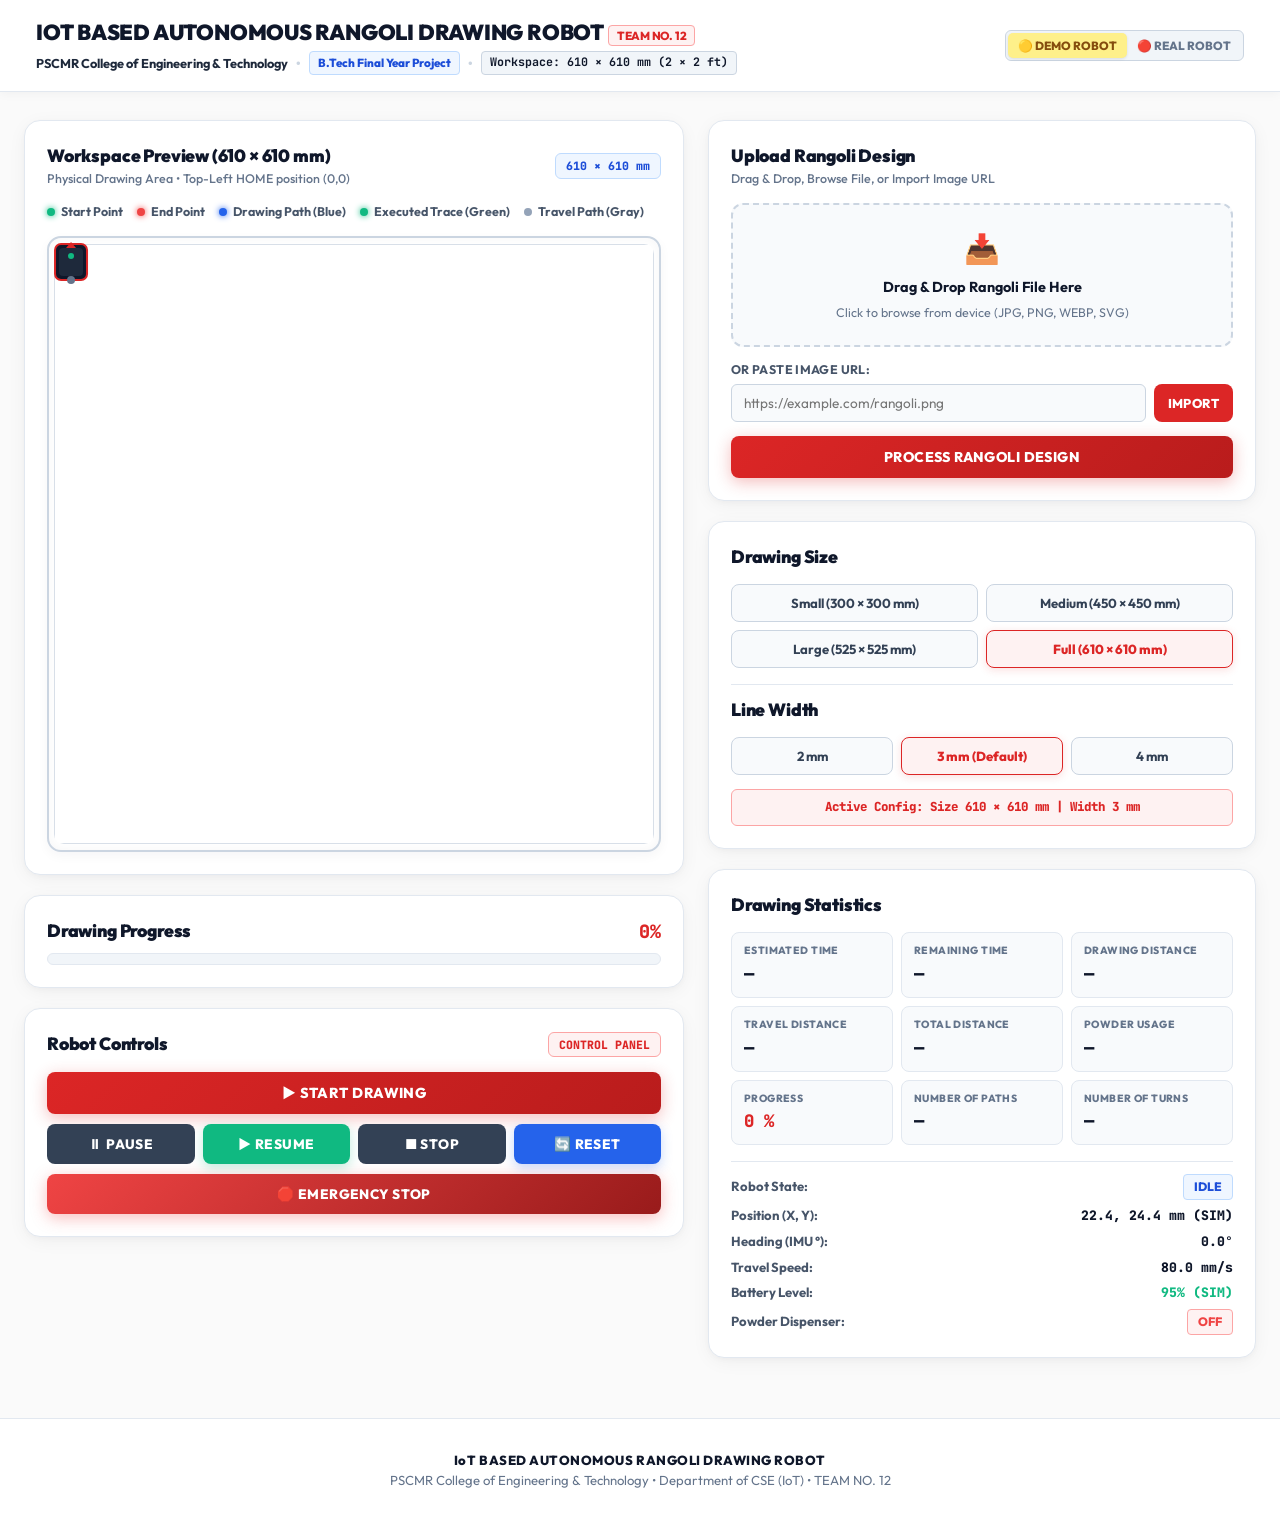
==== backend/templates/index.html @ a28aa163 "style: keep Backend: Connected and Robot: Disconnected status pills visible in header" ====
<!DOCTYPE html>
<html lang="en">
<head>
    <meta charset="UTF-8">
    <meta name="viewport" content="width=device-width, initial-scale=1.0">
    <title>IoT Based Autonomous Rangoli Drawing Robot — Control Workstation</title>
    
    <!-- Google Fonts: Outfit, Inter & JetBrains Mono -->
    <link rel="preconnect" href="https://fonts.googleapis.com">
    <link rel="preconnect" href="https://fonts.gstatic.com" crossorigin>
    <link href="https://fonts.googleapis.com/css2?family=Inter:wght@400;500;600;700;800&family=JetBrains+Mono:wght@600;700;800&family=Outfit:wght@500;600;700;800;900&display=swap" rel="stylesheet">
    
    <!-- Master Stylesheet (Cache-Buster v=15.0) -->
    <link rel="stylesheet" href="/static/style.css?v=15.0">
</head>
<body class="light-theme-body">

    <!-- HEADER BAR Across Top Width -->
    <header class="designer-app-header">
        <div class="header-container">
            <!-- Left Side: Prominent Title Line 1 (Project Name + Team No. 12) & Line 2 (College + B.Tech Project) -->
            <div class="header-brand-box">
                <div class="header-title-box">
                    <!-- Line 1: Project Name followed by Team No. 12 -->
                    <h1 class="project-main-title">
                        IoT BASED AUTONOMOUS RANGOLI DRAWING ROBOT
                        <span class="badge-team inline-badge">Team No. 12</span>
                    </h1>
                    <!-- Line 2: College Name and B.Tech Final Year Project -->
                    <div class="project-subtitle-row">
                        <span class="info-bold">PSCMR College of Engineering & Technology</span>
                        <span class="sep">•</span>
                        <span class="badge-project-type">B.Tech Final Year Project</span>
                        <span class="sep">•</span>
                        <span class="workspace-pill">Workspace: 610 × 610 mm (2 × 2 ft)</span>
                    </div>
                </div>
            </div>

            <!-- Right Side: Compact Controls & Status Badges -->
            <div class="header-right-actions">
                <div class="mode-switch-group sm-switch">
                    <button id="btnModeDemo" class="btn-mode btn-mode-sm active" onclick="setRobotMode('DEMO')">🟡 DEMO ROBOT</button>
                    <button id="btnModeReal" class="btn-mode btn-mode-sm" onclick="setRobotMode('REAL')">🔴 REAL ROBOT</button>
                </div>
                <button id="btnDiscoverRobots" class="btn-scan-header btn-sm-header" onclick="openRobotDiscoveryModal()" style="display: none;">🔍 Discover Robots</button>
                
                <div class="header-status-pill pill-sm" id="pillWsBackend">
                    <span class="status-dot-pulse" id="backendStatusDot" style="background-color: #10B981;"></span>
                    <span id="backendStatusText">Backend: Connected</span>
                </div>
                <div class="header-status-pill pill-sm" id="pillRobotStatus">
                    <span class="status-dot-pulse" id="robotStatusDot" style="background-color: #64748B;"></span>
                    <span id="robotStatusText">Robot: Disconnected</span>
                </div>
            </div>
        </div>
    </header>

    <!-- MAIN TWO-COLUMN WORKSTATION LAYOUT -->
    <main class="page-layout">
        <div class="main-designer-grid">
            
            <!-- LEFT COLUMN: Workspace Preview -> Drawing Progress -> Robot Controls -->
            <div class="left-column">
                
                <!-- 1. Workspace Preview (610 x 610 mm) Card -->
                <section class="card card-light workspace-card" id="sectionWorkspace">
                    <div class="card-header">
                        <div class="header-title-wrapper">
                            <h2>Workspace Preview (610 × 610 mm)</h2>
                            <span class="card-subtitle">Physical Drawing Area &bull; Top-Left HOME position (0,0)</span>
                        </div>
                        <span class="hud-badge">610 × 610 mm</span>
                    </div>

                    <!-- Overlay Legend inside Workspace Card -->
                    <div class="workspace-overlay-legend" id="workspaceLegend">
                        <span class="legend-item"><span class="legend-dot dot-start"></span> Start Point</span>
                        <span class="legend-item"><span class="legend-dot dot-end"></span> End Point</span>
                        <span class="legend-item"><span class="legend-dot dot-draw"></span> Drawing Path (Blue)</span>
                        <span class="legend-item"><span class="legend-dot dot-completed"></span> Executed Trace (Green)</span>
                        <span class="legend-item"><span class="legend-dot dot-travel"></span> Travel Path (Gray)</span>
                    </div>

                    <!-- Canvas Viewport -->
                    <div class="canvas-workspace-wrapper">
                        <div class="canvas-viewport" id="canvasContainer">
                            <canvas id="simCanvas" width="600" height="600"></canvas>

                            <!-- SVG Robot Marker Overlay -->
                            <svg id="robotSvgVisual" class="robot-vector-marker" width="44" height="48" viewBox="0 0 44 48" style="position: absolute; top: 0px; left: 0px; z-index: 10; pointer-events: none;">
                                <g transform="translate(22, 24)">
                                    <rect x="-16" y="-18" width="32" height="36" rx="6" fill="#0F172A" stroke="#DC2626" stroke-width="2"/>
                                    <rect x="-12" y="-14" width="24" height="28" rx="4" fill="#1E293B"/>
                                    <circle id="robotStatusLed" cx="0" cy="-6" r="3" fill="#10B981"/>
                                    <polygon points="0,-20 -5,-14 5,-14" fill="#DC2626"/>
                                    <circle id="robotDispenserNozzle" cx="0" cy="18" r="4" fill="#64748B"/>
                                </g>
                            </svg>
                        </div>
                    </div>
                </section>

                <!-- 2. Drawing Progress Card -->
                <section class="card card-light progress-card">
                    <div class="card-header progress-header">
                        <div class="header-title-wrapper">
                            <h2>Drawing Progress</h2>
                        </div>
                        <span id="txtProgress" class="progress-pct-readout">0%</span>
                    </div>
                    <div class="progress-track">
                        <div id="barProgress" class="progress-fill"></div>
                    </div>
                </section>

                <!-- 3. Robot Controls Card -->
                <section class="card card-light robot-controls-card" id="sectionRobotControls">
                    <div class="card-header">
                        <div class="header-title-wrapper">
                            <h2>Robot Controls</h2>
                        </div>
                        <span class="hud-badge red-badge">CONTROL PANEL</span>
                    </div>

                    <div class="controls-action-bar">
                        <button type="button" id="btnStartDrawing" class="btn btn-red-cta btn-cta-full">▶ START DRAWING</button>
                        <div class="btn-row-group">
                            <button type="button" id="btnPause" class="btn btn-dark-action">⏸ PAUSE</button>
                            <button type="button" id="btnResume" class="btn btn-green-action">▶ RESUME</button>
                            <button type="button" id="btnStop" class="btn btn-dark-action">■ STOP</button>
                            <button type="button" id="btnReset" class="btn btn-blue-action">🔄 RESET</button>
                        </div>
                        <button type="button" id="btnEmergencyStop" class="btn btn-estop">🛑 EMERGENCY STOP</button>
                    </div>
                </section>

            </div>

            <!-- RIGHT COLUMN: Upload Rangoli Design -> Drawing Size & Line Width -> Drawing Statistics -->
            <div class="right-column">
                
                <!-- 1. Upload Rangoli Design Card -->
                <section class="card card-light upload-card" id="sectionUpload">
                    <div class="card-header">
                        <div class="header-title-wrapper">
                            <h2>Upload Rangoli Design</h2>
                            <span class="card-subtitle">Drag & Drop, Browse File, or Import Image URL</span>
                        </div>
                    </div>

                    <form id="uploadForm" enctype="multipart/form-data">
                        <!-- Dropzone Interface -->
                        <div class="upload-dropzone" id="dropzone">
                            <div class="dropzone-icon">📥</div>
                            <div class="dropzone-text">
                                <strong>Drag & Drop Rangoli File Here</strong><br>
                                <span class="dropzone-sub">Click to browse from device (JPG, PNG, WEBP, SVG)</span>
                            </div>
                            <input type="file" id="imageInput" accept="image/jpeg,image/png,image/webp,image/svg+xml" style="display: none;">
                        </div>

                        <!-- URL Import Row -->
                        <div class="url-input-container">
                            <label class="input-label">Or Paste Image URL:</label>
                            <div class="url-row">
                                <input type="url" id="imageUrlInput" class="text-input" placeholder="https://example.com/rangoli.png">
                                <button type="button" id="btnLoadUrl" class="btn btn-red-action btn-sm">Import</button>
                            </div>
                        </div>

                        <button type="submit" id="processBtn" class="btn btn-red-cta btn-full">
                            PROCESS RANGOLI DESIGN
                        </button>
                    </form>
                </section>

                <!-- 2. Drawing Size & Line Width Card -->
                <section class="card card-light drawing-options-card" id="sectionSettings">
                    <div class="card-header">
                        <div class="header-title-wrapper">
                            <h2>Drawing Size</h2>
                        </div>
                    </div>
                    <div class="setting-group">
                        <div class="setting-options-grid">
                            <button type="button" class="btn-option" id="btnSize300" onclick="setDrawingSize(300)">Small (300 × 300 mm)</button>
                            <button type="button" class="btn-option" id="btnSize450" onclick="setDrawingSize(450)">Medium (450 × 450 mm)</button>
                            <button type="button" class="btn-option" id="btnSize525" onclick="setDrawingSize(525)">Large (525 × 525 mm)</button>
                            <button type="button" class="btn-option active" id="btnSize610" onclick="setDrawingSize(610)">Full (610 × 610 mm)</button>
                        </div>
                    </div>

                    <div class="card-header divider-top">
                        <div class="header-title-wrapper">
                            <h2>Line Width</h2>
                        </div>
                    </div>
                    <div class="setting-group">
                        <div class="setting-options-grid grid-3">
                            <button type="button" class="btn-option" id="btnWidth2" onclick="setLineWidth(2)">2 mm</button>
                            <button type="button" class="btn-option active" id="btnWidth3" onclick="setLineWidth(3)">3 mm (Default)</button>
                            <button type="button" class="btn-option" id="btnWidth4" onclick="setLineWidth(4)">4 mm</button>
                        </div>
                    </div>

                    <div id="txtActiveConfigBadge" class="active-config-badge">
                        Active Config: Size 610 × 610 mm | Width 3 mm
                    </div>
                </section>

                <!-- 3. Drawing Statistics & Telemetry Card -->
                <section class="card card-light statistics-card">
                    <div class="card-header">
                        <div class="header-title-wrapper">
                            <h2>Drawing Statistics</h2>
                        </div>
                    </div>

                    <div class="info-metrics-grid">
                        <div class="metric-box">
                            <span class="metric-label">ESTIMATED TIME</span>
                            <span class="metric-value" id="valEstTime">00:00</span>
                        </div>
                        <div class="metric-box">
                            <span class="metric-label">REMAINING TIME</span>
                            <span class="metric-value" id="valRemTime">00:00</span>
                        </div>
                        <div class="metric-box">
                            <span class="metric-label">DRAWING DISTANCE</span>
                            <span class="metric-value" id="valDrawDist">0.0 m</span>
                        </div>
                        <div class="metric-box">
                            <span class="metric-label">TRAVEL DISTANCE</span>
                            <span class="metric-value" id="valTravelDist">0.0 m</span>
                        </div>
                        <div class="metric-box">
                            <span class="metric-label">TOTAL DISTANCE</span>
                            <span class="metric-value" id="valTotalDist">0.0 m</span>
                        </div>
                        <div class="metric-box">
                            <span class="metric-label">POWDER USAGE</span>
                            <span class="metric-value" id="valPowderUsage">0 g</span>
                        </div>
                        <div class="metric-box">
                            <span class="metric-label">PROGRESS</span>
                            <span class="metric-value red-highlight" id="valStatProgress">0 %</span>
                        </div>
                        <div class="metric-box">
                            <span class="metric-label">NUMBER OF PATHS</span>
                            <span class="metric-value" id="valPathCount">0</span>
                        </div>
                        <div class="metric-box">
                            <span class="metric-label">NUMBER OF TURNS</span>
                            <span class="metric-value" id="valTurnCount">0</span>
                        </div>
                    </div>

                    <!-- Telemetry Summary Rows -->
                    <div class="telemetry-summary-container">
                        <div class="tel-row">
                            <span class="tel-lbl">Robot State:</span>
                            <span class="status-badge badge-idle" id="valState">IDLE</span>
                        </div>
                        <div class="tel-row">
                            <span class="tel-lbl">Position (X, Y):</span>
                            <span class="tel-val" id="valPose">22.4, 24.4 mm</span>
                        </div>
                        <div class="tel-row">
                            <span class="tel-lbl">Heading (IMU °):</span>
                            <span class="tel-val" id="valHeading">0.0°</span>
                        </div>
                        <div class="tel-row">
                            <span class="tel-lbl">Travel Speed:</span>
                            <span class="tel-val" id="valSpeed">80.0 mm/s</span>
                        </div>
                        <div class="tel-row">
                            <span class="tel-lbl">Battery Level:</span>
                            <span class="tel-val green-text" id="valBatteryPct">95% (12.2V)</span>
                        </div>
                        <div class="tel-row">
                            <span class="tel-lbl">Powder Dispenser:</span>
                            <span class="status-badge badge-off" id="valPowder">OFF</span>
                        </div>
                    </div>
                </section>

            </div>
        </div>
    </main>

    <!-- OpenCV 5-Stage Diagnostics (Collapsible if active) -->
    <section class="card card-light pipeline-diagnostics-bar" id="pipelineCard" style="display: none; margin: 24px auto; max-width: 1440px;">
        <div class="card-header">
            <h2>OpenCV 5-Stage Vector Diagnostics</h2>
            <span id="txtDiagBadge" class="hud-badge">Vector Diagnostics</span>
        </div>
        <div class="diag-grid" style="display: grid; grid-template-columns: repeat(5, 1fr); gap: 8px; margin-top: 12px;">
            <div class="diag-stage"><span class="diag-lbl">1. Original</span><img id="imgOriginal" src="" alt="Original" style="width: 100%; height: 90px; object-fit: contain; background: #000; border-radius: 4px;"></div>
            <div class="diag-stage"><span class="diag-lbl">2. Threshold</span><img id="imgThreshold" src="" alt="Threshold" style="width: 100%; height: 90px; object-fit: contain; background: #000; border-radius: 4px;"></div>
            <div class="diag-stage"><span class="diag-lbl">3. Morphology</span><img id="imgMorphology" src="" alt="Morphology" style="width: 100%; height: 90px; object-fit: contain; background: #000; border-radius: 4px;"></div>
            <div class="diag-stage"><span class="diag-lbl">4. Contours</span><img id="imgEdges" src="" alt="Contours" style="width: 100%; height: 90px; object-fit: contain; background: #000; border-radius: 4px;"></div>
            <div class="diag-stage"><span class="diag-lbl">5. Overlay</span><img id="imgGrayscale" src="" alt="Overlay" style="width: 100%; height: 90px; object-fit: contain; background: #000; border-radius: 4px;"></div>
        </div>
        <div id="diagDetails" class="diag-details" style="margin-top: 10px; font-size: 0.8rem; color: #64748B;"></div>
    </section>

    <!-- ESP32 Robot Discovery Modal -->
    <div id="modalRobotDiscovery" class="modal-backdrop" style="display: none;">
        <div class="modal-content">
            <div class="modal-header">
                <h3>ESP32 ROBOT DISCOVERY</h3>
                <button type="button" onclick="closeRobotDiscoveryModal()" class="btn-close">✕</button>
            </div>
            <div class="modal-status">
                Backend WebSocket: <span class="green-text">● Connected</span>
            </div>
            <div id="discoveryRobotList" class="modal-list">
                <!-- Dynamically populated via AJAX call to /api/robots -->
            </div>
            <div class="modal-footer">
                <button type="button" class="btn btn-secondary" onclick="closeRobotDiscoveryModal()">Close</button>
            </div>
        </div>
    </div>

    <!-- Footer Across Bottom Width -->
    <footer class="designer-app-footer">
        <div class="footer-title">IoT BASED AUTONOMOUS RANGOLI DRAWING ROBOT</div>
        <div>PSCMR College of Engineering & Technology &bull; Department of CSE (IoT) &bull; TEAM NO. 12</div>
    </footer>

    <!-- Frontend Application Logic Script (With Cache-Buster v=15.0) -->
    <script src="/static/script.js?v=15.0"></script>
</body>
</html>
---- static/style.css ----
/**
 * IoT-Based Autonomous Rangoli Drawing Robot
 * Student B.Tech Project Master Stylesheet
 * High-End Light Theme UI System (Outfit + Inter + JetBrains Mono)
 */

:root {
    --bg-light: #F8FAFC;
    --card-bg: #FFFFFF;
    --card-border: #E2E8F0;
    --card-border-hover: #DC2626;
    --vivid-red: #DC2626;
    --vivid-red-hover: #B91C1C;
    --vivid-red-bright: #EF4444;
    --accent-green: #10B981;
    --text-main: #0F172A;
    --text-muted: #475569;
    --text-subtle: #64748B;
    --viewport-bg: #FFFFFF;
    --card-shadow: 0 4px 20px -2px rgba(15, 23, 42, 0.06), 0 2px 6px -1px rgba(15, 23, 42, 0.03);
    --card-shadow-hover: 0 12px 32px -4px rgba(220, 38, 38, 0.12), 0 4px 12px -2px rgba(15, 23, 42, 0.05);
}

* {
    box-sizing: border-box;
    margin: 0;
    padding: 0;
    font-family: 'Outfit', 'Inter', -apple-system, sans-serif;
    -webkit-font-smoothing: antialiased;
}

/* Plain White Stage Background */
body.light-theme-body {
    background-color: #FAFAFA;
    background-image: none;
    color: var(--text-main);
    padding: 0;
    margin: 0;
    min-height: 100vh;
    line-height: 1.5;
}

/* Sticky White Header Bar Across Top Width */
.designer-app-header {
    background: #FFFFFF;
    border-bottom: 1px solid var(--card-border);
    padding: 16px 36px;
    box-shadow: 0 2px 10px rgba(0, 0, 0, 0.04);
    position: sticky;
    top: 0;
    z-index: 100;
    backdrop-filter: blur(12px);
}

.header-container {
    display: flex;
    justify-content: space-between;
    align-items: center;
    max-width: 1440px;
    margin: 0 auto;
}

.header-brand-box {
    display: flex;
    align-items: center;
    gap: 14px;
}

.brand-logo-icon {
    font-size: 2rem;
    line-height: 1;
    background: #FEF2F2;
    padding: 8px;
    border-radius: 12px;
    border: 1px solid #FCA5A5;
}

.header-title-box {
    display: flex;
    flex-direction: column;
    gap: 3px;
}

.project-main-title {
    font-size: 1.35rem;
    font-weight: 900;
    color: #0F172A;
    letter-spacing: -0.01em;
    text-transform: uppercase;
}

.project-subtitle-row {
    display: flex;
    align-items: center;
    gap: 8px;
    flex-wrap: wrap;
    font-size: 0.8rem;
    color: #475569;
}

.badge-project-type {
    background: #EFF6FF;
    color: #1D4ED8;
    padding: 2px 8px;
    border-radius: 4px;
    font-weight: 800;
    font-size: 0.73rem;
    border: 1px solid #BFDBFE;
}

.badge-team {
    background: #FEF2F2;
    color: #DC2626;
    padding: 2px 8px;
    border-radius: 4px;
    font-weight: 800;
    font-size: 0.73rem;
    border: 1px solid #FCA5A5;
}

.info-bold {
    font-weight: 700;
    color: #1E293B;
}

.sep {
    color: #CBD5E1;
    font-weight: 900;
}

.workspace-pill {
    color: #0F172A;
    font-weight: 700;
    background: #F1F5F9;
    padding: 2px 8px;
    border-radius: 4px;
    border: 1px solid #CBD5E1;
    font-family: 'JetBrains Mono', monospace;
    font-size: 0.73rem;
}

.header-right-actions {
    display: flex;
    align-items: center;
    gap: 8px;
    flex-wrap: wrap;
    justify-content: flex-end;
}

.mode-switch-group.sm-switch {
    display: flex;
    background: #F1F5F9;
    padding: 2px;
    border-radius: 6px;
    border: 1px solid #CBD5E1;
}

.btn-mode {
    padding: 5px 10px;
    font-size: 0.74rem;
    font-weight: 800;
    border: none;
    border-radius: 5px;
    cursor: pointer;
    background: transparent;
    color: var(--text-subtle);
    transition: all 0.2s ease;
    user-select: none;
    text-transform: uppercase;
}

.btn-mode.active#btnModeDemo {
    background: #FEF08A;
    color: #854D0E;
    box-shadow: 0 1px 3px rgba(0,0,0,0.1);
}

.btn-mode.active#btnModeReal {
    background: #10B981;
    color: #FFFFFF;
    box-shadow: 0 2px 6px rgba(16, 185, 129, 0.3);
}

.btn-scan-header.btn-sm-header {
    background: #2563EB;
    color: #FFFFFF;
    border: none;
    padding: 5px 12px;
    border-radius: 6px;
    font-size: 0.74rem;
    font-weight: 800;
    cursor: pointer;
    user-select: none;
}

.header-status-pill.pill-sm {
    display: flex;
    align-items: center;
    gap: 6px;
    background: #F8FAFC;
    border: 1px solid #E2E8F0;
    padding: 5px 12px;
    border-radius: 16px;
    font-size: 0.74rem;
    font-weight: 700;
    color: #334155;
}

.status-dot-pulse {
    width: 9px;
    height: 9px;
    border-radius: 50%;
    animation: pulseGlow 2s infinite ease-in-out;
}

@keyframes pulseGlow {
    0% { transform: scale(0.95); opacity: 0.8; }
    50% { transform: scale(1.25); opacity: 1; }
    100% { transform: scale(0.95); opacity: 0.8; }
}

/* Page Layout */
.page-layout {
    max-width: 1440px;
    margin: 28px auto;
    padding: 0 24px;
}

.main-designer-grid {
    display: grid;
    grid-template-columns: 660px 1fr;
    gap: 24px;
    align-items: start;
}

/* Crisp White Card Containers */
.card {
    border-radius: 16px;
    padding: 22px;
    margin-bottom: 20px;
    box-shadow: var(--card-shadow);
    transition: transform 0.2s ease, box-shadow 0.2s ease, border-color 0.2s ease;
}

.card-light {
    background: var(--card-bg);
    color: var(--text-main);
    border: 1px solid var(--card-border);
}

.card-light:hover {
    border-color: var(--card-border-hover);
    box-shadow: var(--card-shadow-hover);
}

.card-header {
    display: flex;
    justify-content: space-between;
    align-items: center;
    margin-bottom: 14px;
}

.header-title-wrapper h2 {
    font-size: 1.1rem;
    font-weight: 900;
    color: #0F172A;
    letter-spacing: -0.01em;
}

.card-subtitle {
    font-size: 0.78rem;
    color: var(--text-subtle);
    font-weight: 500;
    margin-top: 1px;
    display: block;
}

.hud-badge {
    font-family: 'JetBrains Mono', monospace;
    font-size: 0.72rem;
    font-weight: 800;
    background: #EFF6FF;
    color: #1D4ED8;
    padding: 3px 10px;
    border-radius: 6px;
    border: 1px solid #BFDBFE;
}

.hud-badge.red-badge {
    background: #FEF2F2;
    color: var(--vivid-red);
    border-color: #FCA5A5;
}

/* Canvas Viewport */
.canvas-workspace-wrapper {
    margin-top: 8px;
}

.workspace-overlay-legend {
    display: flex;
    flex-wrap: wrap;
    gap: 14px;
    margin-bottom: 14px;
    font-size: 0.78rem;
    color: var(--text-muted);
    font-weight: 700;
}

.legend-item {
    display: flex;
    align-items: center;
    gap: 6px;
}

.legend-dot {
    width: 8px;
    height: 8px;
    border-radius: 50%;
}

.dot-start { background: #10B981; box-shadow: 0 0 6px #10B981; }
.dot-end { background: #EF4444; box-shadow: 0 0 6px #EF4444; }
.dot-draw { background: #2563EB; box-shadow: 0 0 6px #2563EB; }
.dot-completed { background: #10B981; box-shadow: 0 0 6px #10B981; }
.dot-travel { background: #94A3B8; }

.canvas-viewport {
    display: flex;
    justify-content: center;
    align-items: center;
    background: var(--viewport-bg);
    border: 2px solid #CBD5E1;
    border-radius: 14px;
    padding: 6px;
    position: relative;
    box-shadow: inset 0 0 12px rgba(15, 23, 42, 0.04), 0 4px 12px rgba(15, 23, 42, 0.04);
}

#simCanvas {
    background: var(--viewport-bg);
    border-radius: 10px;
    display: block;
}

/* Progress Section */
.progress-card {
    margin-bottom: 20px;
}

.progress-header {
    margin-bottom: 8px;
}

.progress-pct-readout {
    font-size: 1.15rem;
    font-weight: 900;
    color: var(--vivid-red);
    font-family: 'JetBrains Mono', monospace;
}

.progress-track {
    width: 100%;
    background: #F1F5F9;
    height: 12px;
    border-radius: 6px;
    overflow: hidden;
    margin-top: 6px;
    border: 1px solid #E2E8F0;
}

.progress-fill {
    width: 0%;
    height: 100%;
    background: linear-gradient(90deg, var(--vivid-red), #10B981);
    box-shadow: 0 0 8px rgba(220, 38, 38, 0.3);
    transition: width 0.2s ease;
}

/* Dropzone Interface */
.upload-dropzone {
    border: 2px dashed #CBD5E1;
    background: #F8FAFC;
    border-radius: 12px;
    padding: 22px;
    text-align: center;
    cursor: pointer;
    transition: all 0.2s ease;
}

.upload-dropzone:hover {
    border-color: var(--vivid-red);
    background: #FEF2F2;
}

.dropzone-icon {
    font-size: 1.8rem;
    margin-bottom: 4px;
}

.dropzone-text strong {
    color: #0F172A;
    font-size: 0.9rem;
    font-weight: 700;
}

.dropzone-sub {
    font-size: 0.78rem;
    color: var(--text-subtle);
}

.url-input-container {
    margin-top: 14px;
}

.input-label {
    display: block;
    font-size: 0.78rem;
    font-weight: 700;
    color: var(--text-muted);
    margin-bottom: 4px;
    text-transform: uppercase;
    letter-spacing: 0.03em;
}

.url-row {
    display: flex;
    gap: 8px;
}

.text-input {
    flex: 1;
    padding: 9px 12px;
    background: #F8FAFC;
    border: 1px solid #CBD5E1;
    border-radius: 6px;
    color: #0F172A;
    font-size: 0.85rem;
}

.text-input:focus {
    border-color: var(--vivid-red);
    outline: none;
}

/* Options Grid */
.divider-top {
    margin-top: 16px;
    padding-top: 12px;
    border-top: 1px solid #E2E8F0;
}

.setting-options-grid {
    display: grid;
    grid-template-columns: 1fr 1fr;
    gap: 8px;
    margin-top: 8px;
}

.setting-options-grid.grid-3 {
    grid-template-columns: 1fr 1fr 1fr;
}

.btn-option {
    display: flex;
    align-items: center;
    justify-content: center;
    padding: 10px 12px;
    background: #F8FAFC;
    border: 1px solid #CBD5E1;
    border-radius: 8px;
    font-size: 0.82rem;
    font-weight: 700;
    color: #334155;
    cursor: pointer;
    transition: all 0.15s ease;
    user-select: none;
}

.btn-option:hover {
    background: #F1F5F9;
    border-color: #94A3B8;
    color: #0F172A;
}

.btn-option.active {
    background: #FEF2F2 !important;
    border-color: var(--vivid-red) !important;
    color: var(--vivid-red) !important;
    font-weight: 800 !important;
    box-shadow: 0 2px 8px rgba(220, 38, 38, 0.15) !important;
}

.active-config-badge {
    margin-top: 14px;
    font-size: 0.78rem;
    font-weight: 800;
    color: var(--vivid-red);
    background: #FEF2F2;
    padding: 8px 14px;
    border-radius: 6px;
    border: 1px solid #FCA5A5;
    text-align: center;
    font-family: 'JetBrains Mono', monospace;
}

/* Statistics & Telemetry Grid */
.info-metrics-grid {
    display: grid;
    grid-template-columns: repeat(3, 1fr);
    gap: 8px;
    margin-top: 10px;
}

.metric-box {
    background: #F8FAFC;
    border: 1px solid #E2E8F0;
    padding: 10px 12px;
    border-radius: 8px;
    transition: border-color 0.2s ease, box-shadow 0.2s ease;
}

.metric-box:hover {
    border-color: var(--vivid-red);
    box-shadow: 0 2px 10px rgba(220, 38, 38, 0.1);
}

.metric-label {
    font-size: 0.65rem;
    font-weight: 800;
    color: var(--text-subtle);
    display: block;
    letter-spacing: 0.04em;
    text-transform: uppercase;
}

.metric-value {
    font-size: 1.08rem;
    font-weight: 900;
    color: #0F172A;
    margin-top: 2px;
    display: block;
    font-family: 'JetBrains Mono', monospace;
}

.red-highlight { color: var(--vivid-red) !important; }

/* Telemetry Summary Rows */
.telemetry-summary-container {
    margin-top: 16px;
    padding-top: 12px;
    border-top: 1px solid #E2E8F0;
    display: flex;
    flex-direction: column;
    gap: 6px;
}

.tel-row {
    display: flex;
    justify-content: space-between;
    align-items: center;
    font-size: 0.82rem;
}

.tel-lbl {
    font-weight: 700;
    color: var(--text-muted);
}

.tel-val {
    font-weight: 800;
    color: #0F172A;
    font-family: 'JetBrains Mono', monospace;
}

.green-text { color: #10B981 !important; }

.status-badge {
    padding: 3px 10px;
    border-radius: 4px;
    font-weight: 800;
    font-size: 0.76rem;
}

.badge-idle { background: #EFF6FF; color: #1D4ED8; border: 1px solid #BFDBFE; }
.badge-on { background: #ECFDF5; color: #10B981; border: 1px solid #A7F3D0; }
.badge-off { background: #FEF2F2; color: #EF4444; border: 1px solid #FCA5A5; }

/* Motion Controls */
.controls-action-bar {
    display: flex;
    flex-direction: column;
    gap: 10px;
    margin-top: 8px;
}

.btn-row-group {
    display: flex;
    gap: 8px;
}

.btn-row-group .btn {
    flex: 1;
}

.btn {
    padding: 11px 18px;
    font-size: 0.85rem;
    font-weight: 800;
    border: none;
    border-radius: 8px;
    cursor: pointer;
    transition: all 0.2s ease;
    display: inline-flex;
    align-items: center;
    justify-content: center;
    user-select: none;
    text-transform: uppercase;
    letter-spacing: 0.03em;
}

.btn:hover:not(:disabled) {
    transform: translateY(-1px);
    box-shadow: 0 6px 16px rgba(0, 0, 0, 0.15);
}

.btn:disabled {
    opacity: 0.4;
    cursor: not-allowed;
}

.btn-red-cta {
    background: linear-gradient(135deg, #DC2626, #B91C1C);
    color: #FFFFFF;
    box-shadow: 0 4px 16px rgba(220, 38, 38, 0.3);
}

.btn-red-cta:hover:not(:disabled) {
    background: linear-gradient(135deg, #EF4444, #991B1B);
}

.btn-cta-full {
    width: 100%;
    padding: 12px;
    font-size: 0.9rem;
}

.btn-red-action {
    background: var(--vivid-red);
    color: #FFFFFF;
}

.btn-dark-action {
    background: #334155;
    color: #FFFFFF;
}

.btn-green-action {
    background: #10B981;
    color: #FFFFFF;
    box-shadow: 0 4px 12px rgba(16, 185, 129, 0.25);
}

.btn-blue-action {
    background: #2563EB;
    color: #FFFFFF;
    box-shadow: 0 4px 12px rgba(37, 99, 235, 0.25);
}

.btn-estop {
    background: linear-gradient(135deg, #EF4444, #991B1B);
    color: #FFFFFF;
    box-shadow: 0 4px 16px rgba(239, 68, 68, 0.35);
    width: 100%;
}

.btn-sm { padding: 8px 14px; font-size: 0.8rem; }
.btn-full { width: 100%; margin-top: 14px; padding: 12px; font-size: 0.88rem; }

/* Footer Across Bottom Width */
.designer-app-footer {
    text-align: center;
    padding: 32px;
    color: var(--text-subtle);
    font-size: 0.82rem;
    margin-top: 40px;
    border-top: 1px solid var(--card-border);
    background: #FFFFFF;
}

.footer-title {
    font-weight: 800;
    color: #0F172A;
    letter-spacing: 0.04em;
}
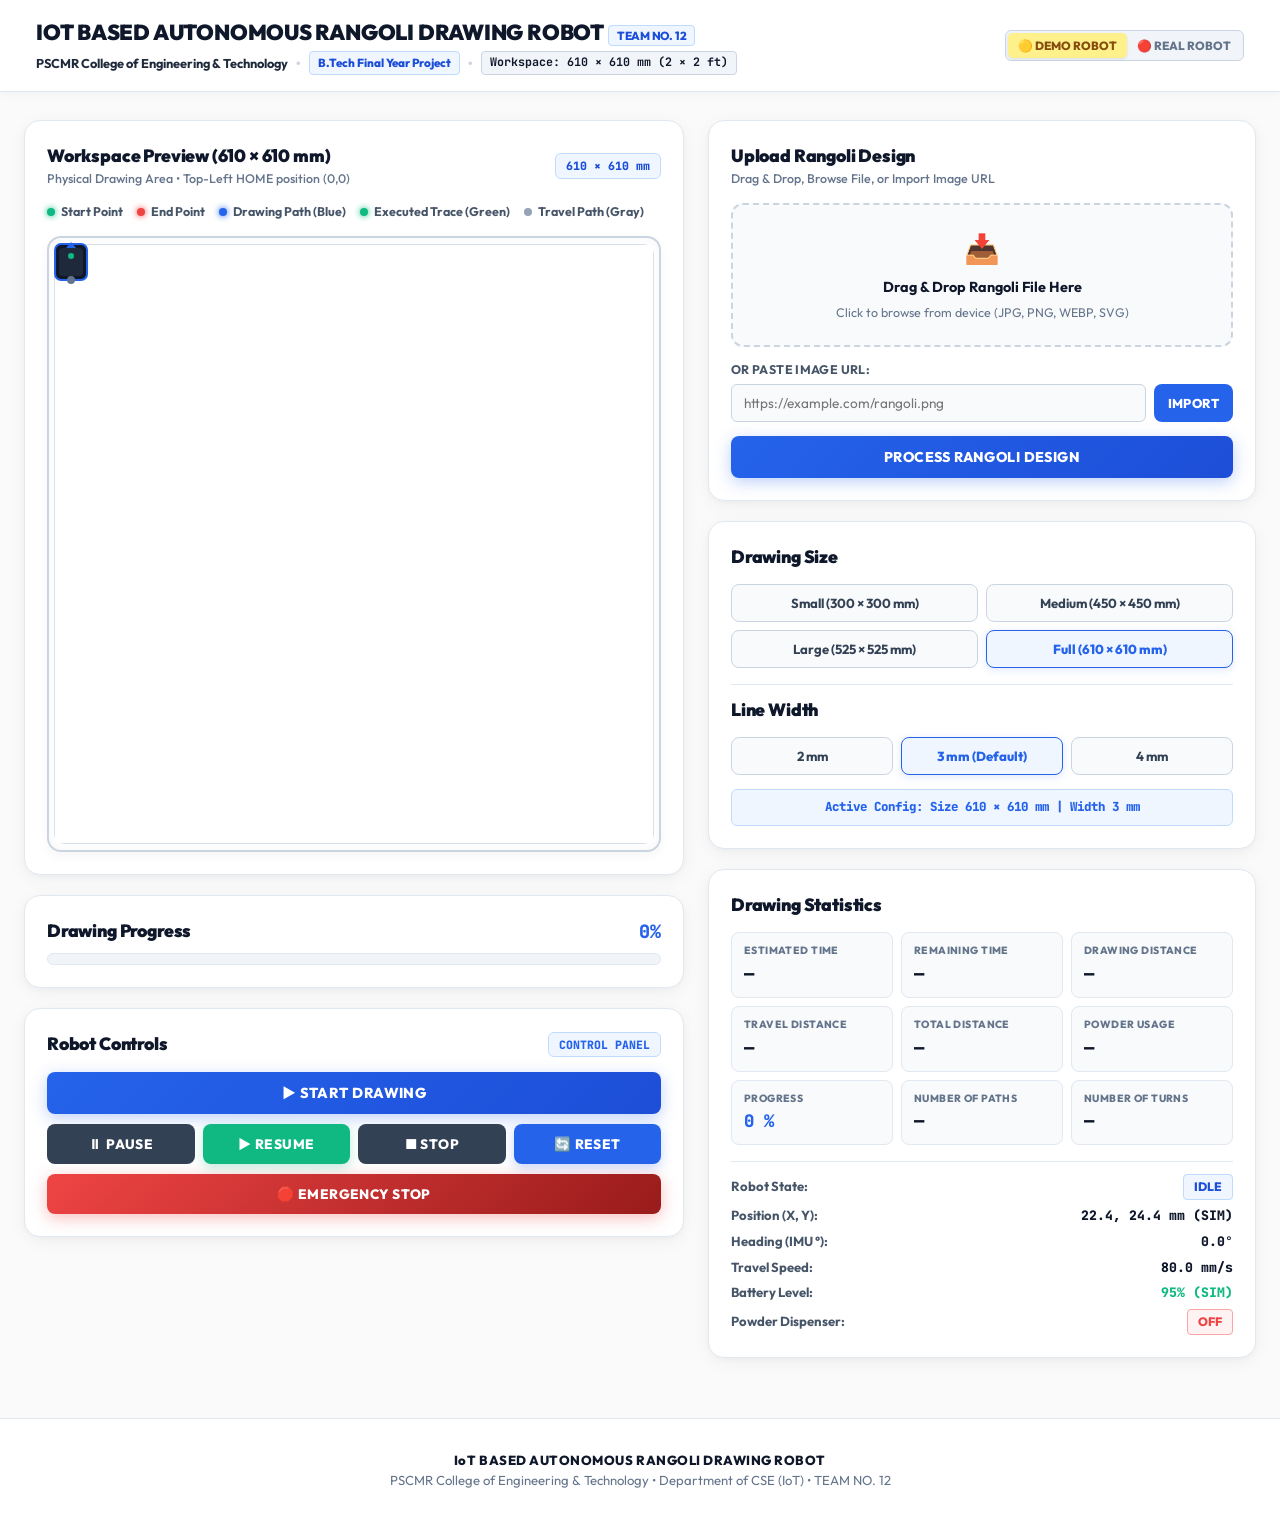
==== commit 849326f4: "style: remove red theme completely across buttons, badges, highlights, SVG marker, and active states" ====
--- a/backend/templates/index.html
+++ b/backend/templates/index.html
@@ -10,8 +10,8 @@
     <link rel="preconnect" href="https://fonts.gstatic.com" crossorigin>
     <link href="https://fonts.googleapis.com/css2?family=Inter:wght@400;500;600;700;800&family=JetBrains+Mono:wght@600;700;800&family=Outfit:wght@500;600;700;800;900&display=swap" rel="stylesheet">
     
-    <!-- Master Stylesheet (Cache-Buster v=15.0) -->
-    <link rel="stylesheet" href="/static/style.css?v=15.0">
+    <!-- Master Stylesheet (Cache-Buster v=16.0) -->
+    <link rel="stylesheet" href="/static/style.css?v=16.0">
 </head>
 <body class="light-theme-body">
 
@@ -91,10 +91,10 @@
                             <!-- SVG Robot Marker Overlay -->
                             <svg id="robotSvgVisual" class="robot-vector-marker" width="44" height="48" viewBox="0 0 44 48" style="position: absolute; top: 0px; left: 0px; z-index: 10; pointer-events: none;">
                                 <g transform="translate(22, 24)">
-                                    <rect x="-16" y="-18" width="32" height="36" rx="6" fill="#0F172A" stroke="#DC2626" stroke-width="2"/>
+                                    <rect x="-16" y="-18" width="32" height="36" rx="6" fill="#0F172A" stroke="#2563EB" stroke-width="2"/>
                                     <rect x="-12" y="-14" width="24" height="28" rx="4" fill="#1E293B"/>
                                     <circle id="robotStatusLed" cx="0" cy="-6" r="3" fill="#10B981"/>
-                                    <polygon points="0,-20 -5,-14 5,-14" fill="#DC2626"/>
+                                    <polygon points="0,-20 -5,-14 5,-14" fill="#2563EB"/>
                                     <circle id="robotDispenserNozzle" cx="0" cy="18" r="4" fill="#64748B"/>
                                 </g>
                             </svg>
@@ -331,7 +331,7 @@
         <div>PSCMR College of Engineering & Technology &bull; Department of CSE (IoT) &bull; TEAM NO. 12</div>
     </footer>
 
-    <!-- Frontend Application Logic Script (With Cache-Buster v=15.0) -->
-    <script src="/static/script.js?v=15.0"></script>
+    <!-- Frontend Application Logic Script (With Cache-Buster v=16.0) -->
+    <script src="/static/script.js?v=16.0"></script>
 </body>
 </html>
--- a/static/style.css
+++ b/static/style.css
@@ -8,17 +8,17 @@
     --bg-light: #F8FAFC;
     --card-bg: #FFFFFF;
     --card-border: #E2E8F0;
-    --card-border-hover: #DC2626;
-    --vivid-red: #DC2626;
-    --vivid-red-hover: #B91C1C;
-    --vivid-red-bright: #EF4444;
+    --card-border-hover: #94A3B8;
+    --vivid-red: #2563EB;
+    --vivid-red-hover: #1D4ED8;
+    --vivid-red-bright: #3B82F6;
     --accent-green: #10B981;
     --text-main: #0F172A;
     --text-muted: #475569;
     --text-subtle: #64748B;
     --viewport-bg: #FFFFFF;
     --card-shadow: 0 4px 20px -2px rgba(15, 23, 42, 0.06), 0 2px 6px -1px rgba(15, 23, 42, 0.03);
-    --card-shadow-hover: 0 12px 32px -4px rgba(220, 38, 38, 0.12), 0 4px 12px -2px rgba(15, 23, 42, 0.05);
+    --card-shadow-hover: 0 8px 24px -2px rgba(15, 23, 42, 0.08), 0 4px 12px -2px rgba(15, 23, 42, 0.04);
 }
 
 * {
@@ -109,13 +109,13 @@
 }
 
 .badge-team {
-    background: #FEF2F2;
-    color: #DC2626;
+    background: #EFF6FF;
+    color: #1D4ED8;
     padding: 2px 8px;
     border-radius: 4px;
     font-weight: 800;
     font-size: 0.73rem;
-    border: 1px solid #FCA5A5;
+    border: 1px solid #BFDBFE;
 }
 
 .info-bold {
@@ -287,9 +287,9 @@
 }
 
 .hud-badge.red-badge {
-    background: #FEF2F2;
-    color: var(--vivid-red);
-    border-color: #FCA5A5;
+    background: #EFF6FF;
+    color: #2563EB;
+    border-color: #BFDBFE;
 }
 
 /* Canvas Viewport */
@@ -355,7 +355,7 @@
 .progress-pct-readout {
     font-size: 1.15rem;
     font-weight: 900;
-    color: var(--vivid-red);
+    color: #2563EB;
     font-family: 'JetBrains Mono', monospace;
 }
 
@@ -372,8 +372,8 @@
 .progress-fill {
     width: 0%;
     height: 100%;
-    background: linear-gradient(90deg, var(--vivid-red), #10B981);
-    box-shadow: 0 0 8px rgba(220, 38, 38, 0.3);
+    background: linear-gradient(90deg, #2563EB, #10B981);
+    box-shadow: 0 0 8px rgba(37, 99, 235, 0.3);
     transition: width 0.2s ease;
 }
 
@@ -389,8 +389,8 @@
 }
 
 .upload-dropzone:hover {
-    border-color: var(--vivid-red);
-    background: #FEF2F2;
+    border-color: #2563EB;
+    background: #EFF6FF;
 }
 
 .dropzone-icon {
@@ -439,7 +439,7 @@
 }
 
 .text-input:focus {
-    border-color: var(--vivid-red);
+    border-color: #2563EB;
     outline: none;
 }
 
@@ -484,22 +484,22 @@
 }
 
 .btn-option.active {
-    background: #FEF2F2 !important;
-    border-color: var(--vivid-red) !important;
-    color: var(--vivid-red) !important;
+    background: #EFF6FF !important;
+    border-color: #2563EB !important;
+    color: #2563EB !important;
     font-weight: 800 !important;
-    box-shadow: 0 2px 8px rgba(220, 38, 38, 0.15) !important;
+    box-shadow: 0 2px 8px rgba(37, 99, 235, 0.15) !important;
 }
 
 .active-config-badge {
     margin-top: 14px;
     font-size: 0.78rem;
     font-weight: 800;
-    color: var(--vivid-red);
-    background: #FEF2F2;
+    color: #2563EB;
+    background: #EFF6FF;
     padding: 8px 14px;
     border-radius: 6px;
-    border: 1px solid #FCA5A5;
+    border: 1px solid #BFDBFE;
     text-align: center;
     font-family: 'JetBrains Mono', monospace;
 }
@@ -521,8 +521,8 @@
 }
 
 .metric-box:hover {
-    border-color: var(--vivid-red);
-    box-shadow: 0 2px 10px rgba(220, 38, 38, 0.1);
+    border-color: #2563EB;
+    box-shadow: 0 2px 8px rgba(37, 99, 235, 0.12);
 }
 
 .metric-label {
@@ -543,7 +543,7 @@
     font-family: 'JetBrains Mono', monospace;
 }
 
-.red-highlight { color: var(--vivid-red) !important; }
+.red-highlight { color: #2563EB !important; }
 
 /* Telemetry Summary Rows */
 .telemetry-summary-container {
@@ -630,13 +630,13 @@
 }
 
 .btn-red-cta {
-    background: linear-gradient(135deg, #DC2626, #B91C1C);
-    color: #FFFFFF;
-    box-shadow: 0 4px 16px rgba(220, 38, 38, 0.3);
+    background: linear-gradient(135deg, #2563EB, #1D4ED8);
+    color: #FFFFFF;
+    box-shadow: 0 4px 16px rgba(37, 99, 235, 0.3);
 }
 
 .btn-red-cta:hover:not(:disabled) {
-    background: linear-gradient(135deg, #EF4444, #991B1B);
+    background: linear-gradient(135deg, #3B82F6, #1E40AF);
 }
 
 .btn-cta-full {
@@ -646,7 +646,7 @@
 }
 
 .btn-red-action {
-    background: var(--vivid-red);
+    background: #2563EB;
     color: #FFFFFF;
 }
 
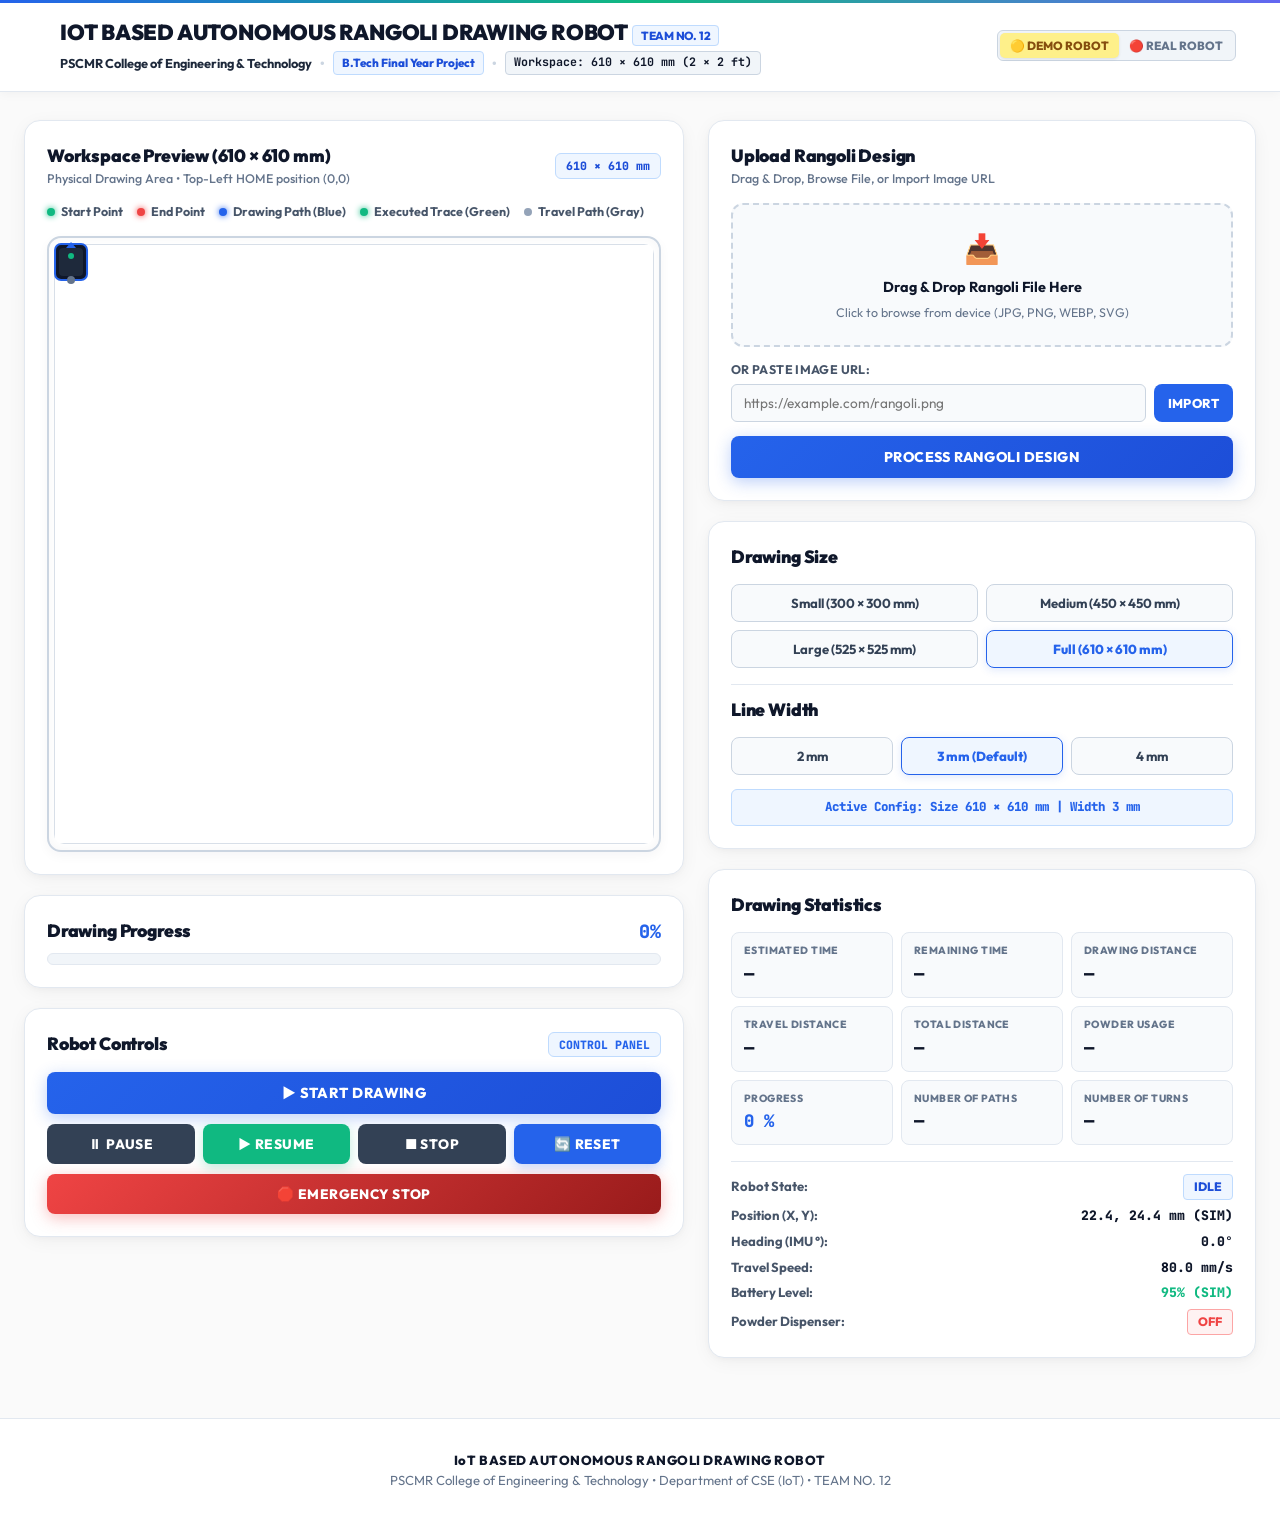
==== commit 1ef83ef1: "style: stack status pills into 2 lines (Line 1: Backend: Connected, Line 2: Robot: Disconnected)" ====
--- a/backend/templates/index.html
+++ b/backend/templates/index.html
@@ -10,8 +10,8 @@
     <link rel="preconnect" href="https://fonts.gstatic.com" crossorigin>
     <link href="https://fonts.googleapis.com/css2?family=Inter:wght@400;500;600;700;800&family=JetBrains+Mono:wght@600;700;800&family=Outfit:wght@500;600;700;800;900&display=swap" rel="stylesheet">
     
-    <!-- Master Stylesheet (Cache-Buster v=16.0) -->
-    <link rel="stylesheet" href="/static/style.css?v=16.0">
+    <!-- Master Stylesheet (Cache-Buster v=17.0) -->
+    <link rel="stylesheet" href="/static/style.css?v=17.0">
 </head>
 <body class="light-theme-body">
 
@@ -37,7 +37,7 @@
                 </div>
             </div>
 
-            <!-- Right Side: Compact Controls & Status Badges -->
+            <!-- Right Side: Compact Controls & Status Badges (2-Line Stacked Column) -->
             <div class="header-right-actions">
                 <div class="mode-switch-group sm-switch">
                     <button id="btnModeDemo" class="btn-mode btn-mode-sm active" onclick="setRobotMode('DEMO')">🟡 DEMO ROBOT</button>
@@ -45,13 +45,15 @@
                 </div>
                 <button id="btnDiscoverRobots" class="btn-scan-header btn-sm-header" onclick="openRobotDiscoveryModal()" style="display: none;">🔍 Discover Robots</button>
                 
-                <div class="header-status-pill pill-sm" id="pillWsBackend">
-                    <span class="status-dot-pulse" id="backendStatusDot" style="background-color: #10B981;"></span>
-                    <span id="backendStatusText">Backend: Connected</span>
-                </div>
-                <div class="header-status-pill pill-sm" id="pillRobotStatus">
-                    <span class="status-dot-pulse" id="robotStatusDot" style="background-color: #64748B;"></span>
-                    <span id="robotStatusText">Robot: Disconnected</span>
+                <div class="header-status-column">
+                    <div class="header-status-pill pill-sm" id="pillWsBackend">
+                        <span class="status-dot-pulse" id="backendStatusDot" style="background-color: #10B981;"></span>
+                        <span id="backendStatusText">Backend: Connected</span>
+                    </div>
+                    <div class="header-status-pill pill-sm" id="pillRobotStatus">
+                        <span class="status-dot-pulse" id="robotStatusDot" style="background-color: #64748B;"></span>
+                        <span id="robotStatusText">Robot: Disconnected</span>
+                    </div>
                 </div>
             </div>
         </div>
@@ -331,7 +333,7 @@
         <div>PSCMR College of Engineering & Technology &bull; Department of CSE (IoT) &bull; TEAM NO. 12</div>
     </footer>
 
-    <!-- Frontend Application Logic Script (With Cache-Buster v=16.0) -->
-    <script src="/static/script.js?v=16.0"></script>
+    <!-- Frontend Application Logic Script (With Cache-Buster v=17.0) -->
+    <script src="/static/script.js?v=17.0"></script>
 </body>
 </html>
--- a/static/style.css
+++ b/static/style.css
@@ -52,6 +52,16 @@
     backdrop-filter: blur(12px);
 }
 
+.designer-app-header::before {
+    content: '';
+    position: absolute;
+    top: 0;
+    left: 0;
+    right: 0;
+    height: 3px;
+    background: linear-gradient(90deg, #2563EB, #10B981, #6366F1);
+}
+
 .header-container {
     display: flex;
     justify-content: space-between;
@@ -79,6 +89,7 @@
     display: flex;
     flex-direction: column;
     gap: 3px;
+    margin-left: 24px;
 }
 
 .project-main-title {
@@ -193,15 +204,22 @@
     user-select: none;
 }
 
+.header-status-column {
+    display: flex;
+    flex-direction: column;
+    gap: 3px;
+    align-items: flex-end;
+}
+
 .header-status-pill.pill-sm {
     display: flex;
     align-items: center;
     gap: 6px;
     background: #F8FAFC;
     border: 1px solid #E2E8F0;
-    padding: 5px 12px;
-    border-radius: 16px;
-    font-size: 0.74rem;
+    padding: 4px 10px;
+    border-radius: 14px;
+    font-size: 0.72rem;
     font-weight: 700;
     color: #334155;
 }
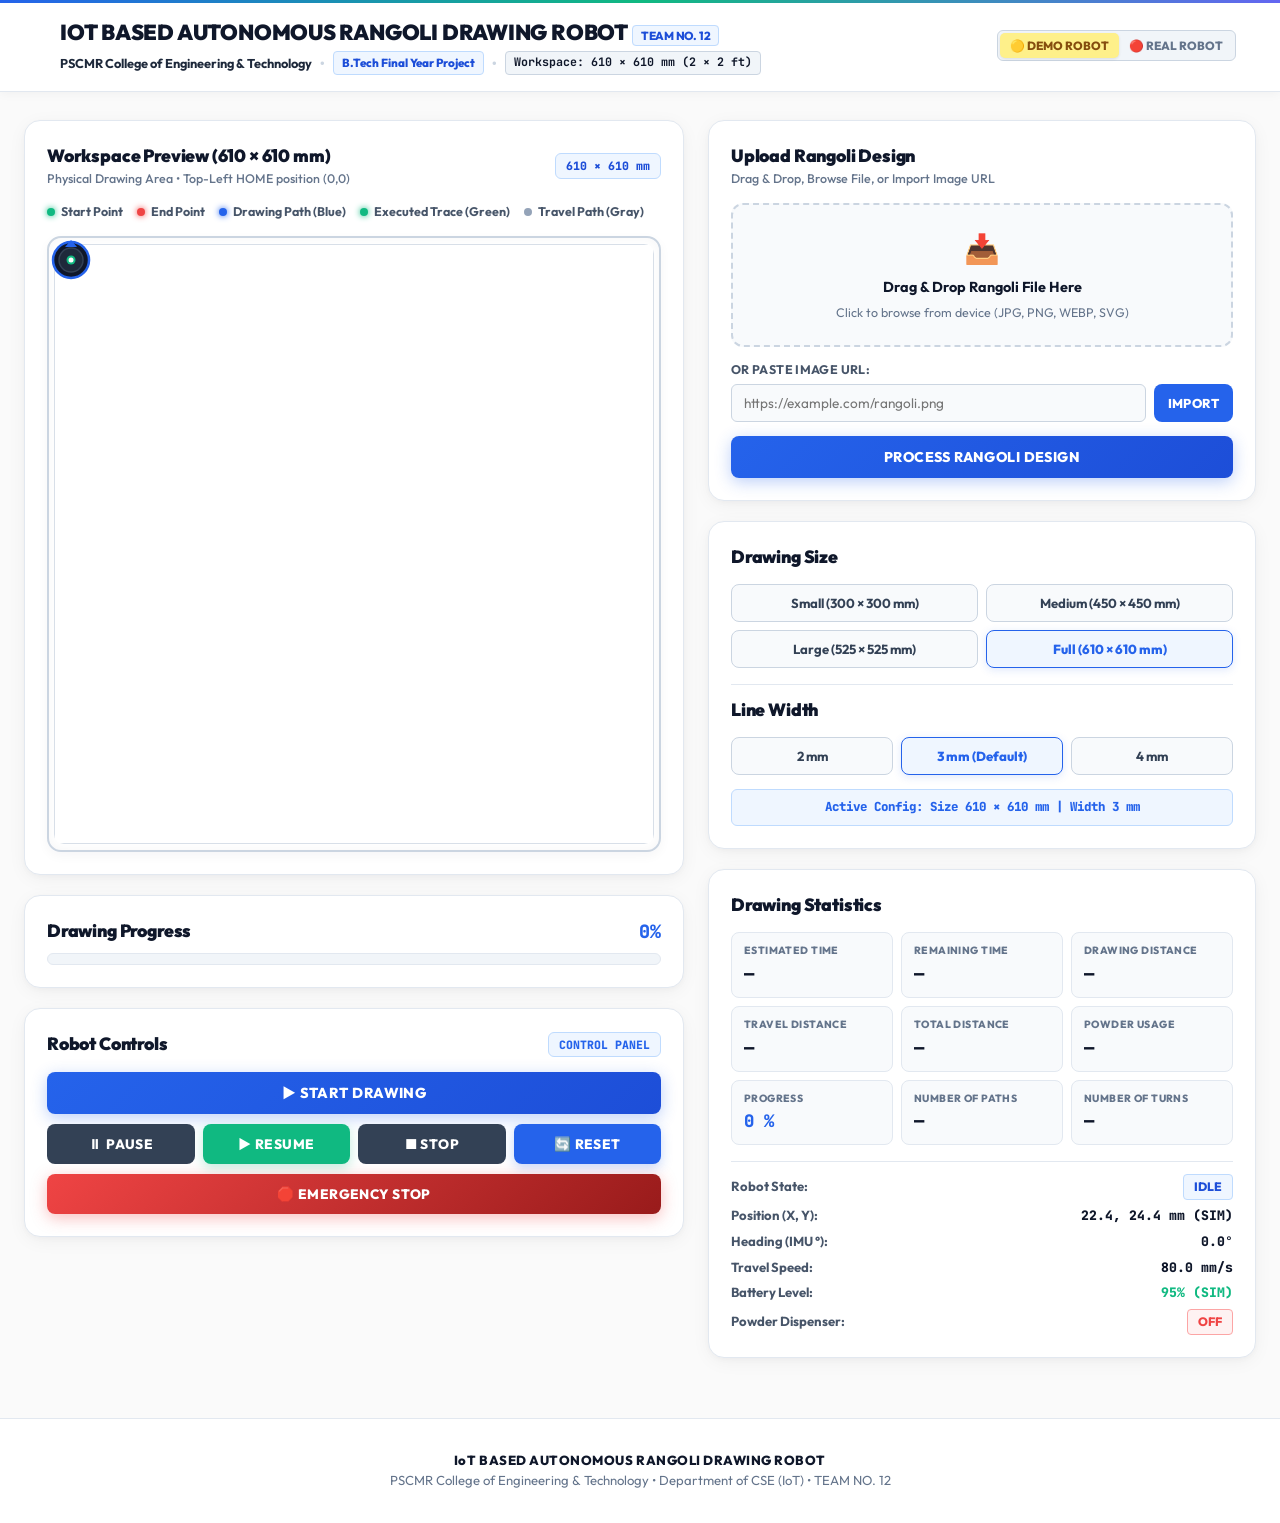
==== commit cf8514a2: "style: update robot SVG marker overlay to a circular chassis design" ====
--- a/backend/templates/index.html
+++ b/backend/templates/index.html
@@ -10,8 +10,8 @@
     <link rel="preconnect" href="https://fonts.gstatic.com" crossorigin>
     <link href="https://fonts.googleapis.com/css2?family=Inter:wght@400;500;600;700;800&family=JetBrains+Mono:wght@600;700;800&family=Outfit:wght@500;600;700;800;900&display=swap" rel="stylesheet">
     
-    <!-- Master Stylesheet (Cache-Buster v=17.0) -->
-    <link rel="stylesheet" href="/static/style.css?v=17.0">
+    <!-- Master Stylesheet (Cache-Buster v=18.0) -->
+    <link rel="stylesheet" href="/static/style.css?v=18.0">
 </head>
 <body class="light-theme-body">
 
@@ -90,14 +90,19 @@
                         <div class="canvas-viewport" id="canvasContainer">
                             <canvas id="simCanvas" width="600" height="600"></canvas>
 
-                            <!-- SVG Robot Marker Overlay -->
-                            <svg id="robotSvgVisual" class="robot-vector-marker" width="44" height="48" viewBox="0 0 44 48" style="position: absolute; top: 0px; left: 0px; z-index: 10; pointer-events: none;">
-                                <g transform="translate(22, 24)">
-                                    <rect x="-16" y="-18" width="32" height="36" rx="6" fill="#0F172A" stroke="#2563EB" stroke-width="2"/>
-                                    <rect x="-12" y="-14" width="24" height="28" rx="4" fill="#1E293B"/>
-                                    <circle id="robotStatusLed" cx="0" cy="-6" r="3" fill="#10B981"/>
-                                    <polygon points="0,-20 -5,-14 5,-14" fill="#2563EB"/>
-                                    <circle id="robotDispenserNozzle" cx="0" cy="18" r="4" fill="#64748B"/>
+                            <!-- SVG Circular Robot Marker Overlay -->
+                            <svg id="robotSvgVisual" class="robot-vector-marker" width="44" height="44" viewBox="0 0 44 44" style="position: absolute; top: 0px; left: 0px; z-index: 10; pointer-events: none;">
+                                <g transform="translate(22, 22)">
+                                    <!-- Circular Outer Chassis -->
+                                    <circle cx="0" cy="0" r="18" fill="#0F172A" stroke="#2563EB" stroke-width="2.5"/>
+                                    <!-- Circular Inner Core -->
+                                    <circle cx="0" cy="0" r="12" fill="#1E293B" stroke="#334155" stroke-width="1.5"/>
+                                    <!-- Directional Pointer Triangle -->
+                                    <polygon points="0,-20 -6,-13 6,-13" fill="#2563EB"/>
+                                    <!-- Robot Center Status LED -->
+                                    <circle id="robotStatusLed" cx="0" cy="0" r="4.5" fill="#10B981"/>
+                                    <!-- Powder Dispenser Center Nozzle -->
+                                    <circle id="robotDispenserNozzle" cx="0" cy="0" r="2.5" fill="#FFFFFF"/>
                                 </g>
                             </svg>
                         </div>
@@ -333,7 +338,7 @@
         <div>PSCMR College of Engineering & Technology &bull; Department of CSE (IoT) &bull; TEAM NO. 12</div>
     </footer>
 
-    <!-- Frontend Application Logic Script (With Cache-Buster v=17.0) -->
-    <script src="/static/script.js?v=17.0"></script>
+    <!-- Frontend Application Logic Script (With Cache-Buster v=18.0) -->
+    <script src="/static/script.js?v=18.0"></script>
 </body>
 </html>
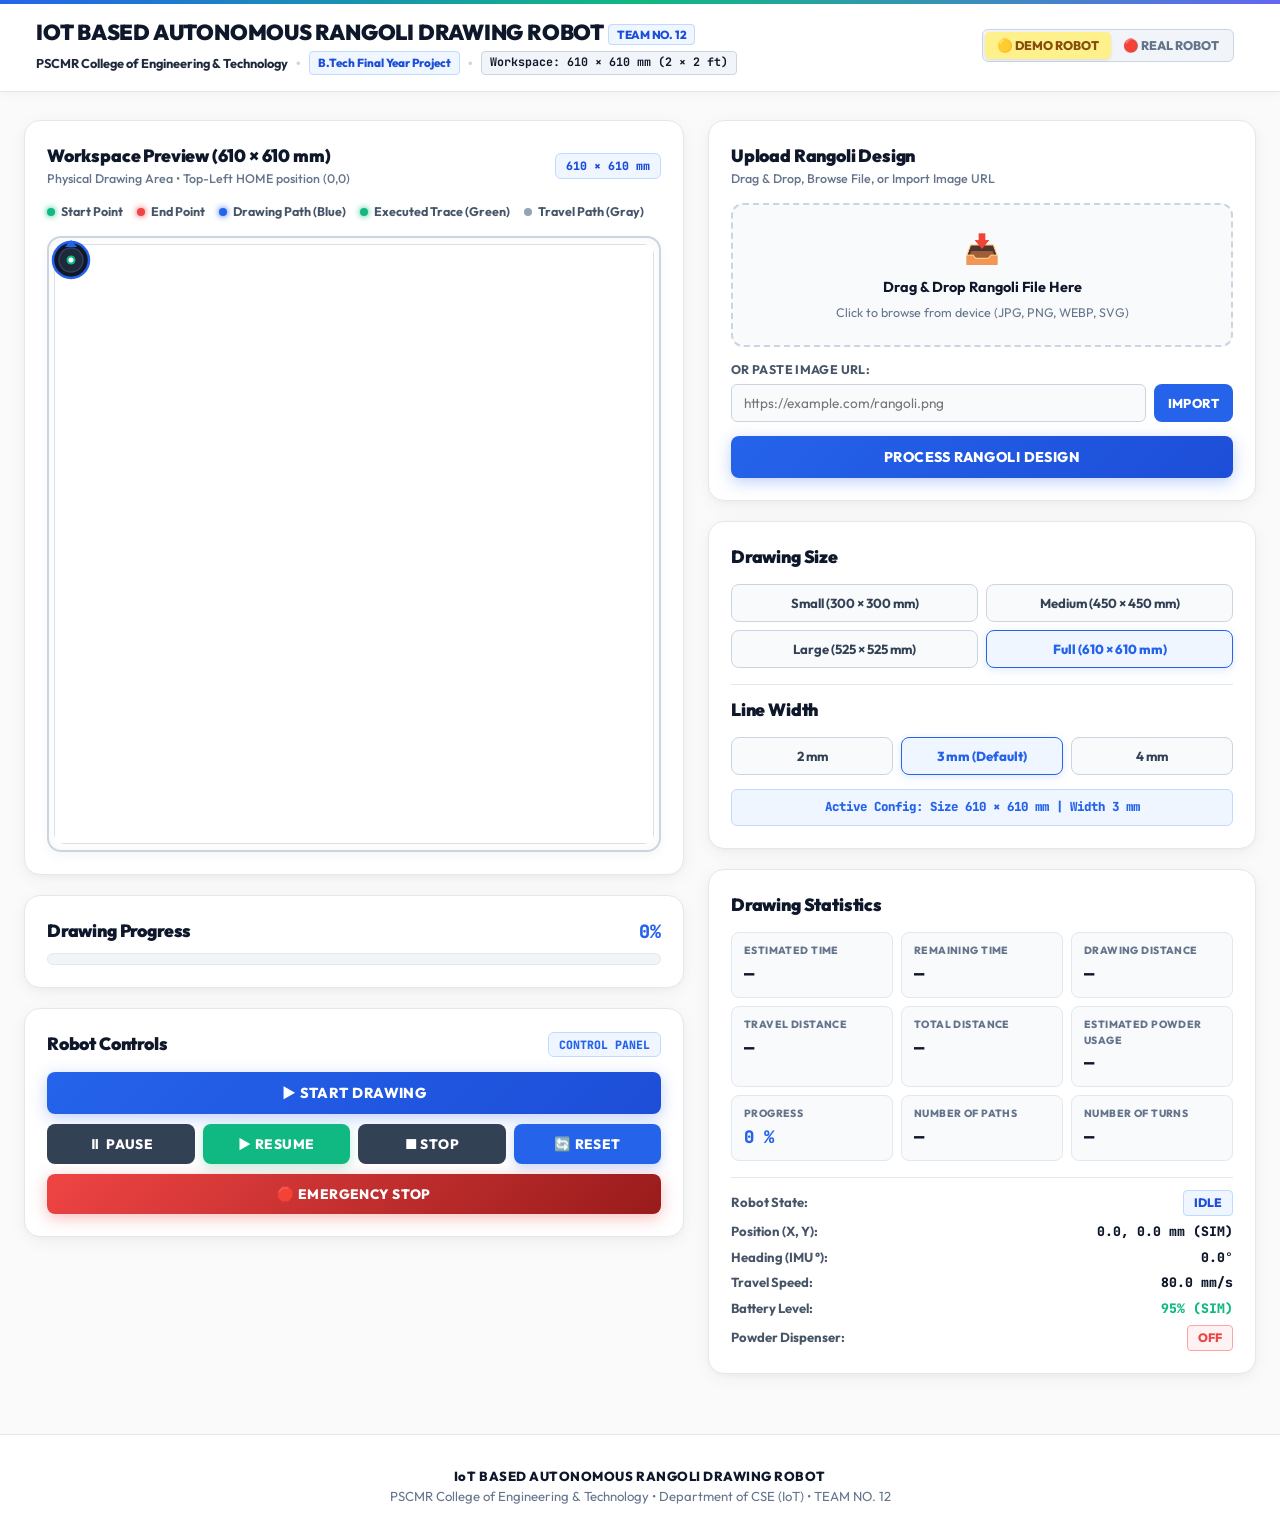
==== commit 75deb070: "feat: complete authoritative 610x610mm workspace coordinate system, TOP-LEFT (0,0) HOME, instant cli" ====
--- a/backend/templates/index.html
+++ b/backend/templates/index.html
@@ -10,8 +10,8 @@
     <link rel="preconnect" href="https://fonts.gstatic.com" crossorigin>
     <link href="https://fonts.googleapis.com/css2?family=Inter:wght@400;500;600;700;800&family=JetBrains+Mono:wght@600;700;800&family=Outfit:wght@500;600;700;800;900&display=swap" rel="stylesheet">
     
-    <!-- Master Stylesheet (Cache-Buster v=18.0) -->
-    <link rel="stylesheet" href="/static/style.css?v=18.0">
+    <!-- Master Stylesheet (Cache-Buster v=15.0) -->
+    <link rel="stylesheet" href="/static/style.css?v=15.0">
 </head>
 <body class="light-theme-body">
 
@@ -37,7 +37,7 @@
                 </div>
             </div>
 
-            <!-- Right Side: Compact Controls & Status Badges (2-Line Stacked Column) -->
+            <!-- Right Side: Compact Controls & Status Badges -->
             <div class="header-right-actions">
                 <div class="mode-switch-group sm-switch">
                     <button id="btnModeDemo" class="btn-mode btn-mode-sm active" onclick="setRobotMode('DEMO')">🟡 DEMO ROBOT</button>
@@ -228,27 +228,27 @@
                     <div class="info-metrics-grid">
                         <div class="metric-box">
                             <span class="metric-label">ESTIMATED TIME</span>
-                            <span class="metric-value" id="valEstTime">00:00</span>
+                            <span class="metric-value" id="valEstTime">—</span>
                         </div>
                         <div class="metric-box">
                             <span class="metric-label">REMAINING TIME</span>
-                            <span class="metric-value" id="valRemTime">00:00</span>
+                            <span class="metric-value" id="valRemTime">—</span>
                         </div>
                         <div class="metric-box">
                             <span class="metric-label">DRAWING DISTANCE</span>
-                            <span class="metric-value" id="valDrawDist">0.0 m</span>
+                            <span class="metric-value" id="valDrawDist">—</span>
                         </div>
                         <div class="metric-box">
                             <span class="metric-label">TRAVEL DISTANCE</span>
-                            <span class="metric-value" id="valTravelDist">0.0 m</span>
+                            <span class="metric-value" id="valTravelDist">—</span>
                         </div>
                         <div class="metric-box">
                             <span class="metric-label">TOTAL DISTANCE</span>
-                            <span class="metric-value" id="valTotalDist">0.0 m</span>
-                        </div>
-                        <div class="metric-box">
-                            <span class="metric-label">POWDER USAGE</span>
-                            <span class="metric-value" id="valPowderUsage">0 g</span>
+                            <span class="metric-value" id="valTotalDist">—</span>
+                        </div>
+                        <div class="metric-box">
+                            <span class="metric-label">ESTIMATED POWDER USAGE</span>
+                            <span class="metric-value" id="valPowderUsage">—</span>
                         </div>
                         <div class="metric-box">
                             <span class="metric-label">PROGRESS</span>
@@ -256,11 +256,11 @@
                         </div>
                         <div class="metric-box">
                             <span class="metric-label">NUMBER OF PATHS</span>
-                            <span class="metric-value" id="valPathCount">0</span>
+                            <span class="metric-value" id="valPathCount">—</span>
                         </div>
                         <div class="metric-box">
                             <span class="metric-label">NUMBER OF TURNS</span>
-                            <span class="metric-value" id="valTurnCount">0</span>
+                            <span class="metric-value" id="valTurnCount">—</span>
                         </div>
                     </div>
 
@@ -272,7 +272,7 @@
                         </div>
                         <div class="tel-row">
                             <span class="tel-lbl">Position (X, Y):</span>
-                            <span class="tel-val" id="valPose">22.4, 24.4 mm</span>
+                            <span class="tel-val" id="valPose">0.0, 0.0 mm</span>
                         </div>
                         <div class="tel-row">
                             <span class="tel-lbl">Heading (IMU °):</span>
@@ -338,7 +338,7 @@
         <div>PSCMR College of Engineering & Technology &bull; Department of CSE (IoT) &bull; TEAM NO. 12</div>
     </footer>
 
-    <!-- Frontend Application Logic Script (With Cache-Buster v=18.0) -->
-    <script src="/static/script.js?v=18.0"></script>
+    <!-- Frontend Application Logic Script (With Cache-Buster v=15.0) -->
+    <script src="/static/script.js?v=15.0"></script>
 </body>
 </html>
--- a/static/style.css
+++ b/static/style.css
@@ -58,7 +58,7 @@
     top: 0;
     left: 0;
     right: 0;
-    height: 3px;
+    height: 3.5px;
     background: linear-gradient(90deg, #2563EB, #10B981, #6366F1);
 }
 
@@ -68,28 +68,23 @@
     align-items: center;
     max-width: 1440px;
     margin: 0 auto;
+    gap: 16px;
+    width: 100%;
 }
 
 .header-brand-box {
     display: flex;
     align-items: center;
-    gap: 14px;
-}
-
-.brand-logo-icon {
-    font-size: 2rem;
-    line-height: 1;
-    background: #FEF2F2;
-    padding: 8px;
-    border-radius: 12px;
-    border: 1px solid #FCA5A5;
+    gap: 12px;
+    min-width: 0;
 }
 
 .header-title-box {
     display: flex;
     flex-direction: column;
     gap: 3px;
-    margin-left: 24px;
+    margin-left: 0;
+    min-width: 0;
 }
 
 .project-main-title {
@@ -98,15 +93,17 @@
     color: #0F172A;
     letter-spacing: -0.01em;
     text-transform: uppercase;
+    white-space: nowrap;
 }
 
 .project-subtitle-row {
     display: flex;
     align-items: center;
     gap: 8px;
-    flex-wrap: wrap;
+    flex-wrap: nowrap;
     font-size: 0.8rem;
     color: #475569;
+    white-space: nowrap;
 }
 
 .badge-project-type {
@@ -127,6 +124,7 @@
     font-weight: 800;
     font-size: 0.73rem;
     border: 1px solid #BFDBFE;
+    vertical-align: middle;
 }
 
 .info-bold {
@@ -153,8 +151,8 @@
 .header-right-actions {
     display: flex;
     align-items: center;
-    gap: 8px;
-    flex-wrap: wrap;
+    gap: 10px;
+    flex-shrink: 0;
     justify-content: flex-end;
 }
 
@@ -167,8 +165,8 @@
 }
 
 .btn-mode {
-    padding: 5px 10px;
-    font-size: 0.74rem;
+    padding: 6px 12px;
+    font-size: 0.78rem;
     font-weight: 800;
     border: none;
     border-radius: 5px;
@@ -196,9 +194,9 @@
     background: #2563EB;
     color: #FFFFFF;
     border: none;
-    padding: 5px 12px;
+    padding: 6px 12px;
     border-radius: 6px;
-    font-size: 0.74rem;
+    font-size: 0.78rem;
     font-weight: 800;
     cursor: pointer;
     user-select: none;
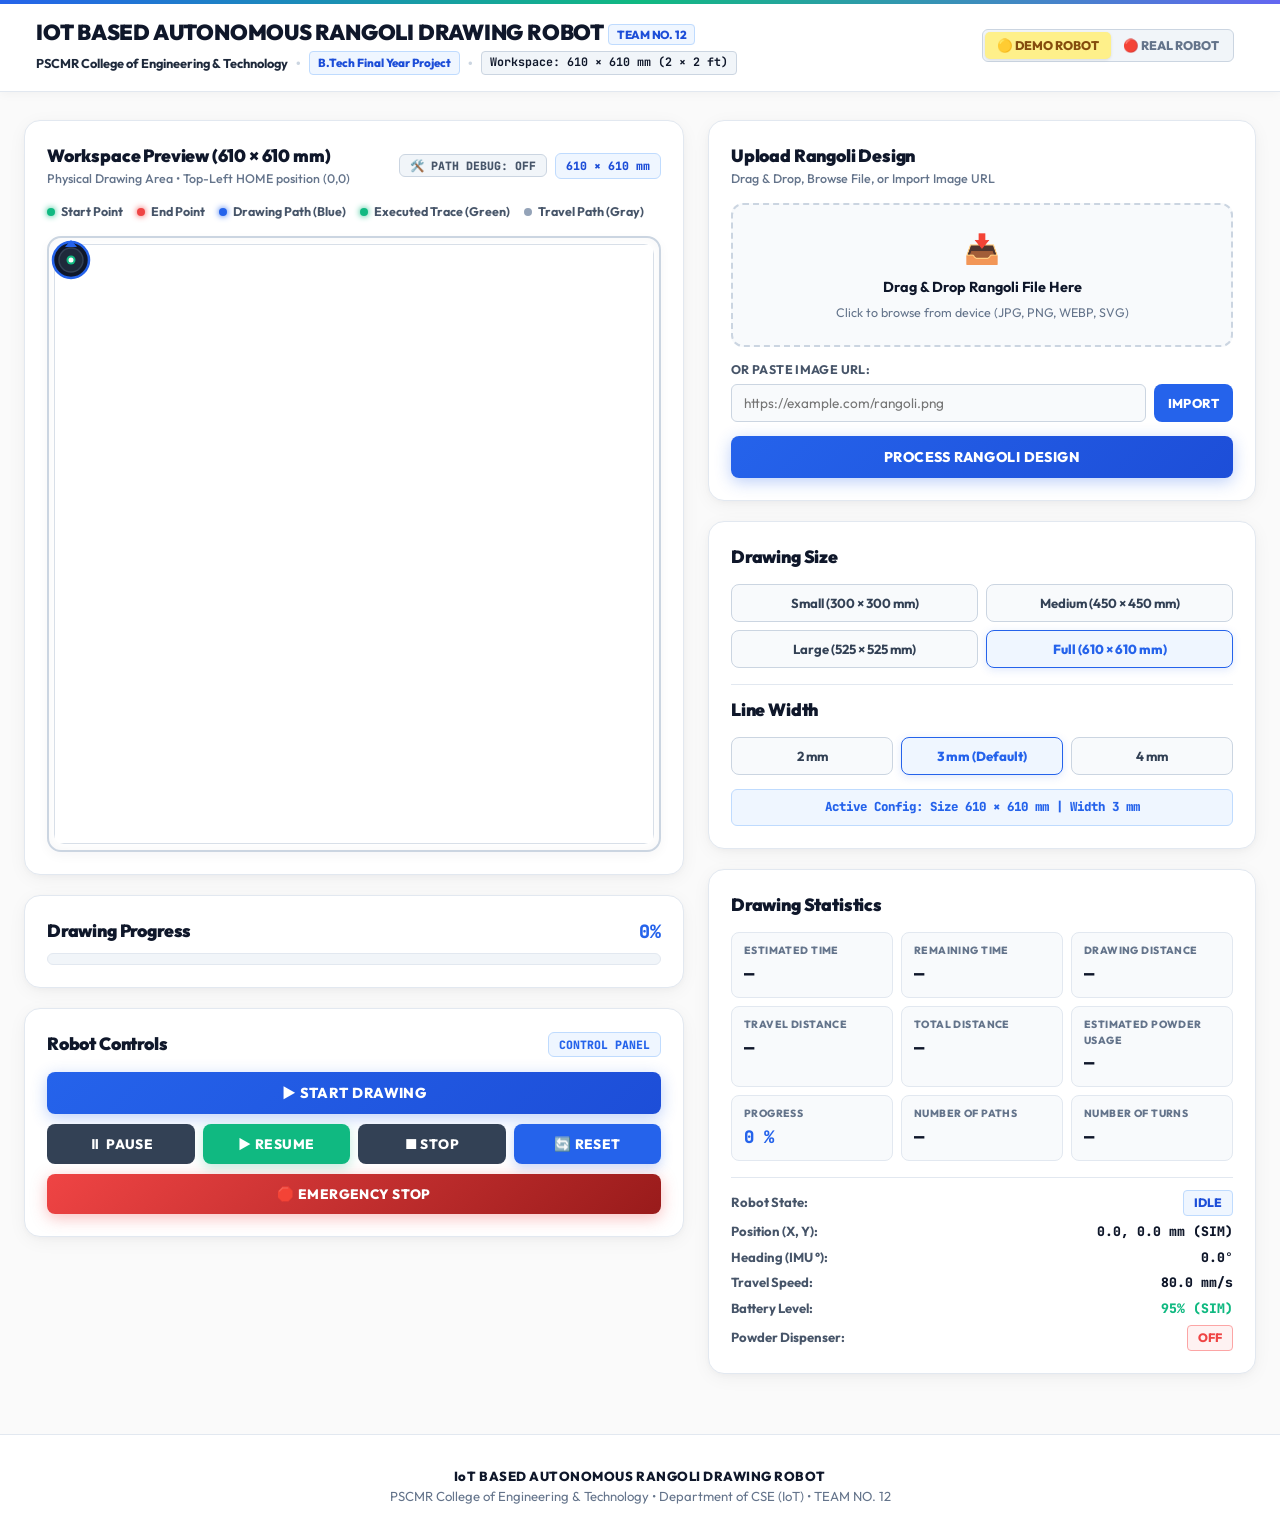
==== commit e4351c9d: "fix: complete high-fidelity line art & SVG vector processing engine with closed-path point rotation " ====
--- a/backend/templates/index.html
+++ b/backend/templates/index.html
@@ -73,7 +73,10 @@
                             <h2>Workspace Preview (610 × 610 mm)</h2>
                             <span class="card-subtitle">Physical Drawing Area &bull; Top-Left HOME position (0,0)</span>
                         </div>
-                        <span class="hud-badge">610 × 610 mm</span>
+                        <div style="display: flex; align-items: center; gap: 8px;">
+                            <button type="button" id="btnPathDebugToggle" class="hud-badge" style="cursor: pointer; background: #F1F5F9; border: 1px solid #CBD5E1; color: #475569;" onclick="togglePathDebugMode()">🛠️ PATH DEBUG: OFF</button>
+                            <span class="hud-badge">610 × 610 mm</span>
+                        </div>
                     </div>
 
                     <!-- Overlay Legend inside Workspace Card -->
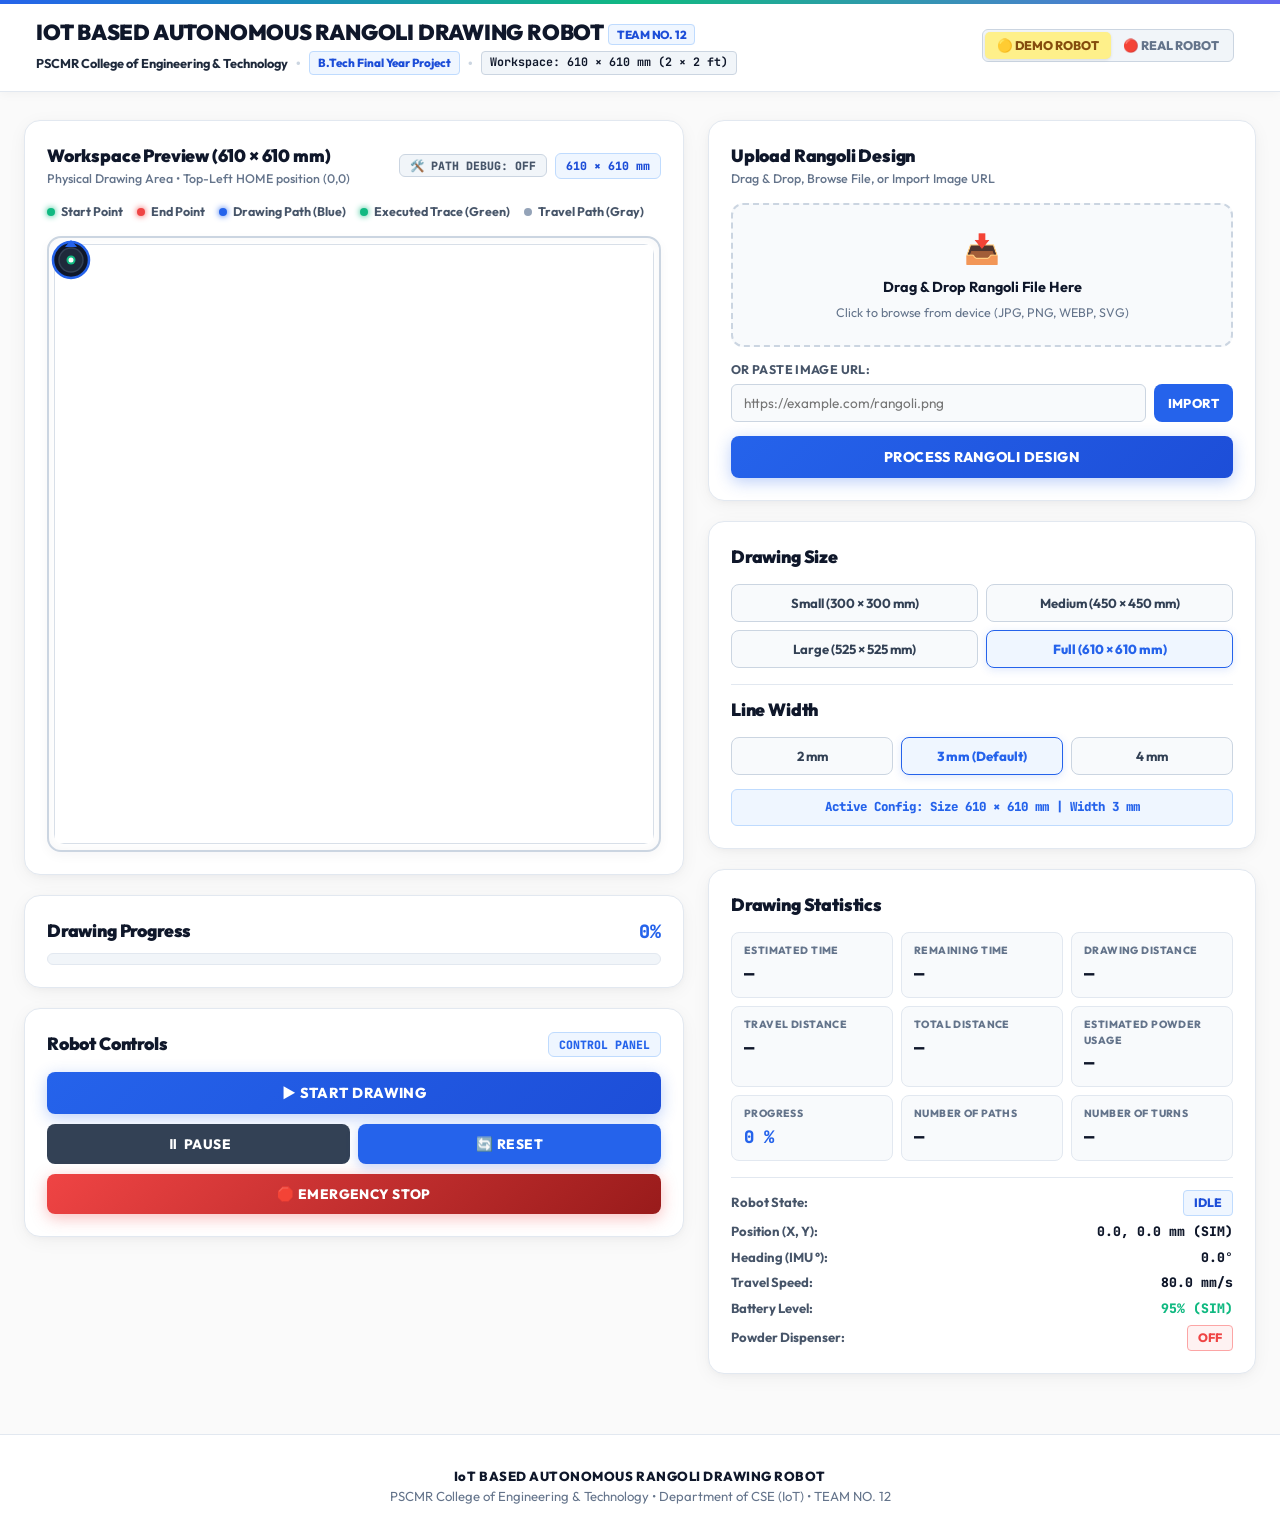
==== commit ecd53639: "style: simplify CONTROL PANEL layout with clean primary CTA, toggleable PAUSE/RESUME, RESET, and EME" ====
--- a/backend/templates/index.html
+++ b/backend/templates/index.html
@@ -138,8 +138,6 @@
                         <button type="button" id="btnStartDrawing" class="btn btn-red-cta btn-cta-full">▶ START DRAWING</button>
                         <div class="btn-row-group">
                             <button type="button" id="btnPause" class="btn btn-dark-action">⏸ PAUSE</button>
-                            <button type="button" id="btnResume" class="btn btn-green-action">▶ RESUME</button>
-                            <button type="button" id="btnStop" class="btn btn-dark-action">■ STOP</button>
                             <button type="button" id="btnReset" class="btn btn-blue-action">🔄 RESET</button>
                         </div>
                         <button type="button" id="btnEmergencyStop" class="btn btn-estop">🛑 EMERGENCY STOP</button>
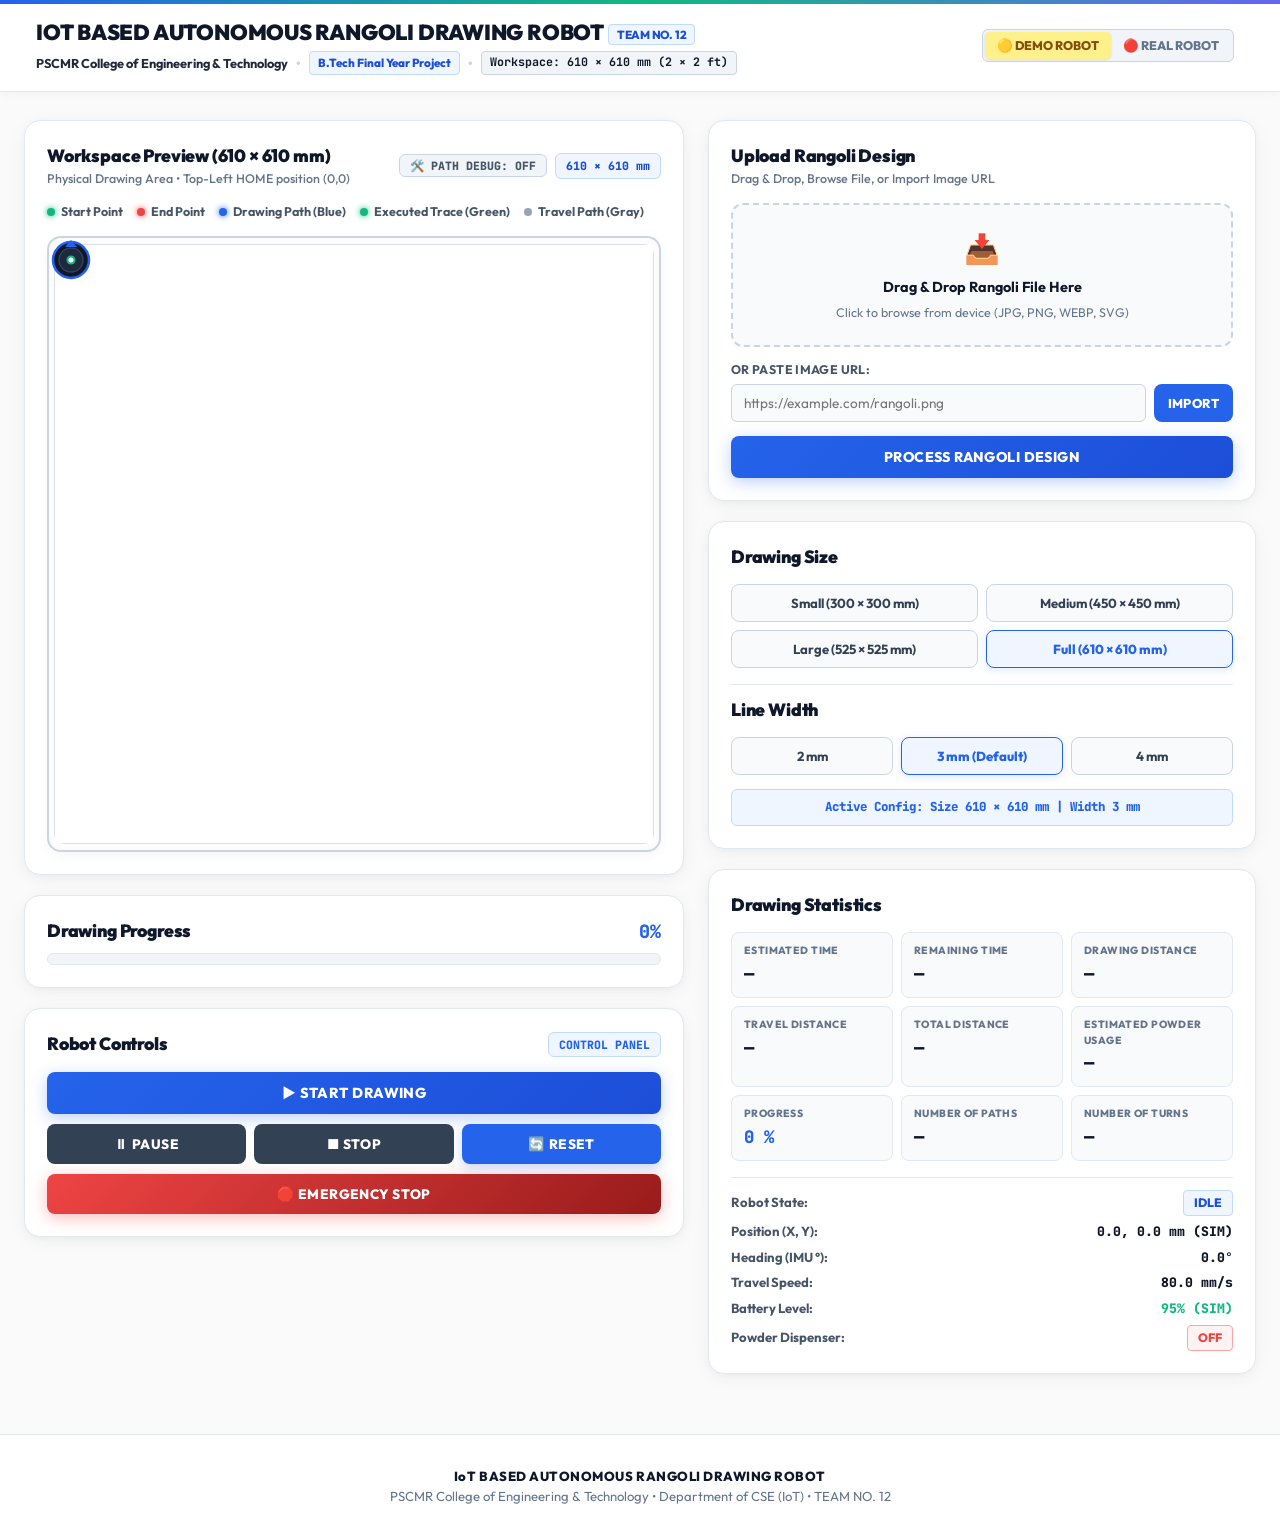
==== commit 3227cabe: "feat: add STOP button to Robot Controls panel" ====
--- a/backend/templates/index.html
+++ b/backend/templates/index.html
@@ -138,6 +138,7 @@
                         <button type="button" id="btnStartDrawing" class="btn btn-red-cta btn-cta-full">▶ START DRAWING</button>
                         <div class="btn-row-group">
                             <button type="button" id="btnPause" class="btn btn-dark-action">⏸ PAUSE</button>
+                            <button type="button" id="btnStop" class="btn btn-dark-action">■ STOP</button>
                             <button type="button" id="btnReset" class="btn btn-blue-action">🔄 RESET</button>
                         </div>
                         <button type="button" id="btnEmergencyStop" class="btn btn-estop">🛑 EMERGENCY STOP</button>
